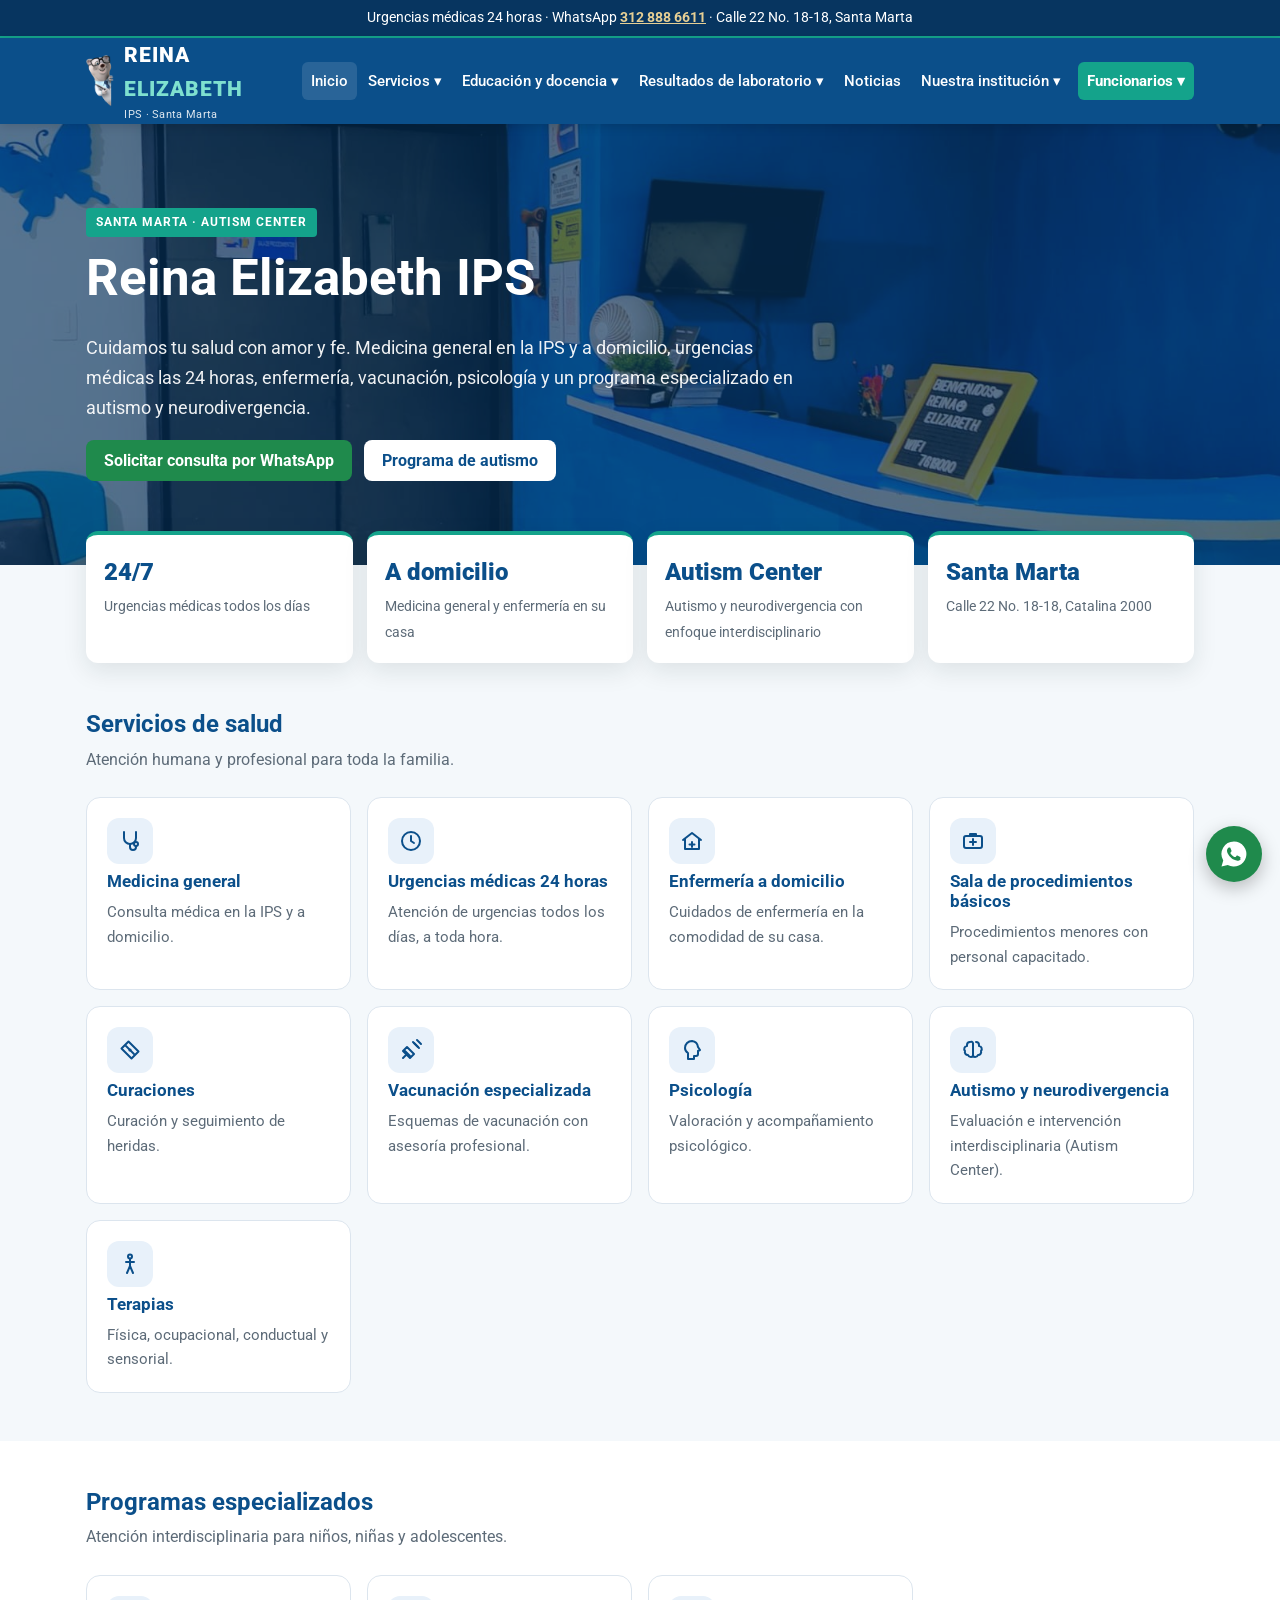
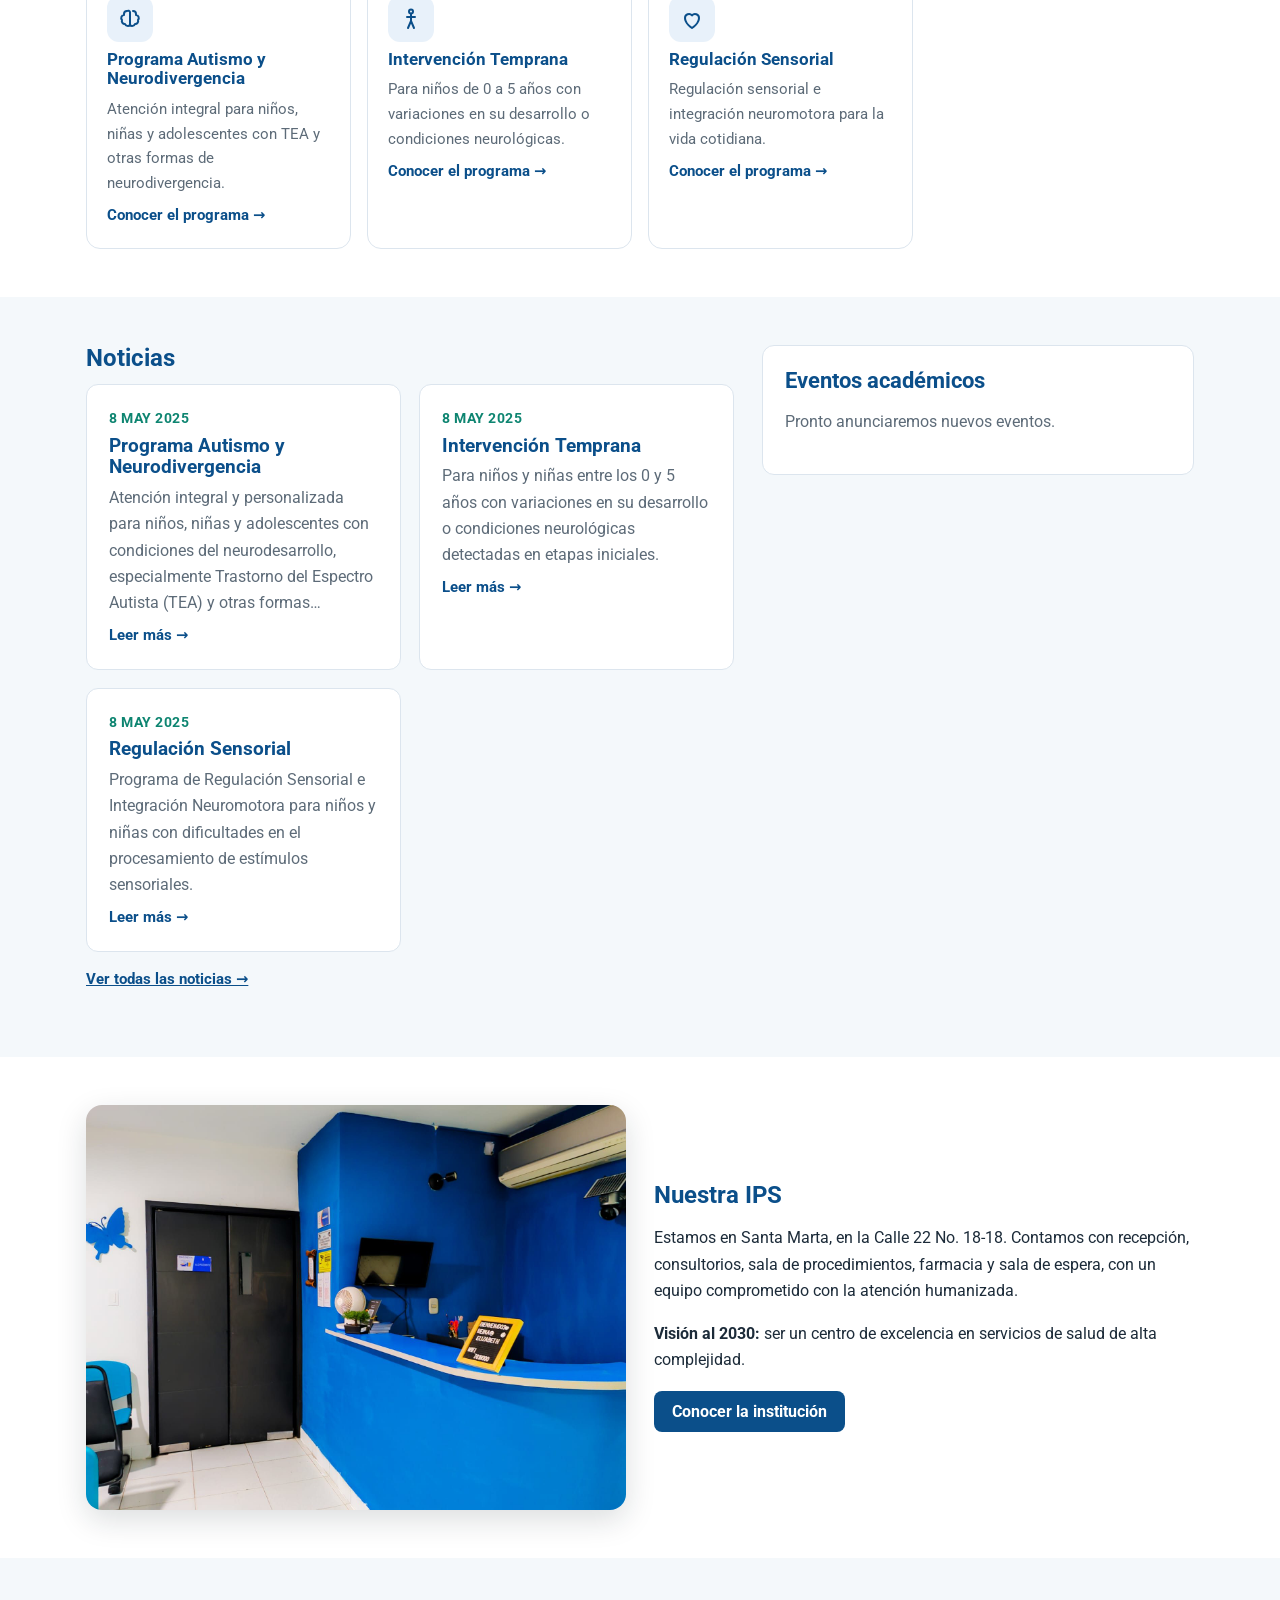
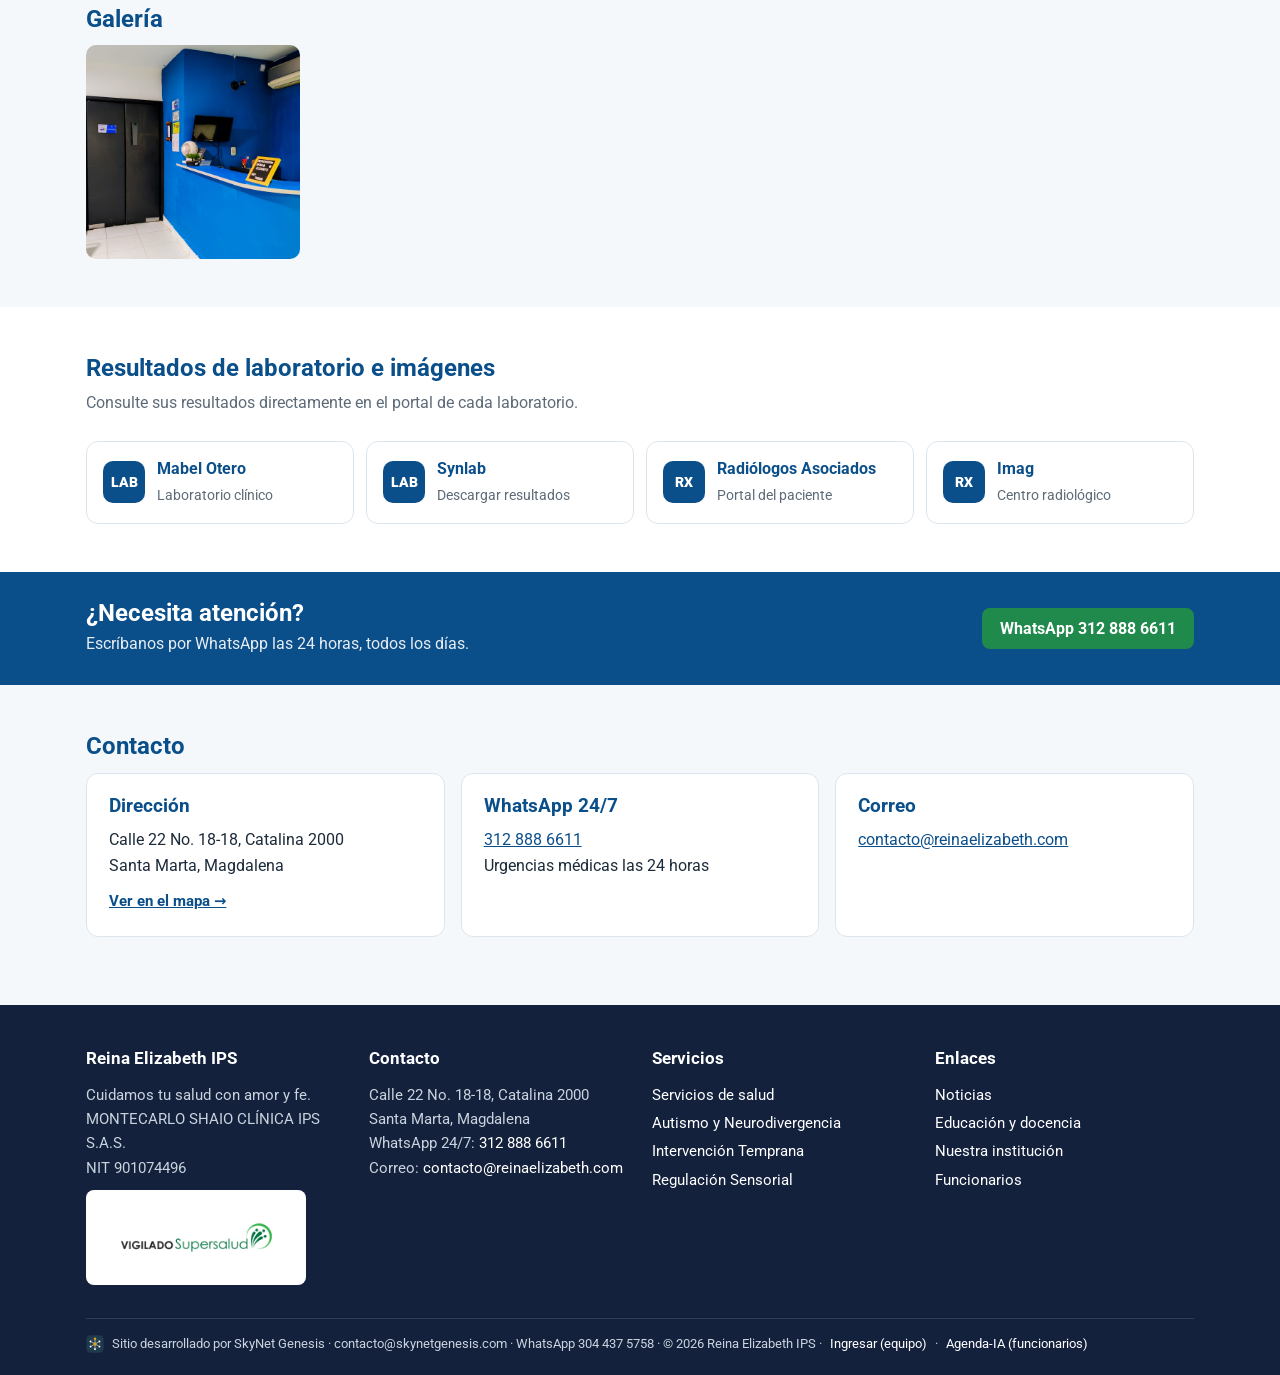
==== index.html @ 0d3f818a "Construir la pagina" ====
<!doctype html>
<html lang="es"><head><meta charset="utf-8"><meta name="viewport" content="width=device-width, initial-scale=1">
<title>Reina Elizabeth IPS · Cuidamos tu salud con amor y fe</title><meta name="description" content="IPS en Santa Marta: urgencias médicas 24 horas, medicina general en la IPS y a domicilio, enfermería, vacunación, psicología, terapias y programa de autismo y neurodivergencia.">
<link rel="icon" href="/img/logo.png">
<meta property="og:title" content="Reina Elizabeth IPS · Cuidamos tu salud con amor y fe"><meta property="og:description" content="IPS en Santa Marta: urgencias médicas 24 horas, medicina general en la IPS y a domicilio, enfermería, vacunación, psicología, terapias y programa de autismo y neurodivergencia."><meta property="og:image" content="https://www.reinaelizabeth.com/img/recepcion.jpg">
<link rel="preconnect" href="https://fonts.googleapis.com"><link rel="preconnect" href="https://fonts.gstatic.com" crossorigin>
<link href="https://fonts.googleapis.com/css2?family=Roboto:wght@400;500;700;900&display=swap" rel="stylesheet">
<link rel="stylesheet" href="/estilos.css"></head><body>
<div class="aviso-top">Urgencias médicas 24 horas · WhatsApp <a href="https://wa.me/573128886611">312 888 6611</a> · Calle 22 No. 18-18, Santa Marta</div>
<header class="top"><div class="wrap">
<a class="marca" href="/"><img src="/img/logo.png" alt="Reina Elizabeth IPS"><div>REINA <span>ELIZABETH</span><small>IPS · Santa Marta</small></div></a>
<button class="hamb" aria-label="Abrir menú" onclick="document.getElementById('menu').classList.toggle('abierto')">☰</button>
<nav class="menu" id="menu">
<a class="activo" href="/">Inicio</a>
<div class="dd"><button>Servicios ▾</button><div class="sub"><a href="/#servicios">Servicios de salud</a><a href="/programa-autismo-y-neurodivergencia/">Programa Autismo y Neurodivergencia</a><a href="/intervencion-temprana/">Intervención Temprana</a><a href="/regulacion-sensorial/">Regulación Sensorial</a><a href="https://wa.me/573128886611?text=Hola%2C%20quiero%20solicitar%20una%20consulta" target="_blank" rel="noopener">Solicitar consulta</a></div></div>
<div class="dd"><button>Educación y docencia ▾</button><div class="sub"><a href="/educacion/#eventos">Eventos académicos</a><a href="https://reinaelizabeth.com/test-deficit-atencional.html" target="_blank" rel="noopener">Test Atencional Básico</a><a href="https://reinaelizabeth.com/mapasueno/mapasueno" target="_blank" rel="noopener">Mapa de Sueño</a><a href="https://reinaelizabeth.com/atencionyvigiliatest/atencionyvigiliatest" target="_blank" rel="noopener">Test Atención y Vigilia</a><a href="https://reinaelizabeth.com/memoria/memoria" target="_blank" rel="noopener">Test de Memoria</a></div></div>
<div class="dd"><button>Resultados de laboratorio ▾</button><div class="sub"><a href="https://labmabelotero.com/" target="_blank" rel="noopener">Mabel Otero</a><a href="https://synlab.es/descargar-resultados" target="_blank" rel="noopener">Synlab</a><a href="https://portalpaciente.rras-radioimagenes.com/Identity/Account/Login" target="_blank" rel="noopener">Radiólogos Asociados</a><a href="https://resultados.imagcentroradiologico.com:8443/PortalDicom/login" target="_blank" rel="noopener">Imag</a></div></div>
<a href="/noticias/">Noticias</a>
<div class="dd"><button>Nuestra institución ▾</button><div class="sub"><a href="/institucion/">Quiénes somos</a><a href="/institucion/#sgsst">SG-SST</a><a href="/institucion/#trabaja">Trabaja con nosotros</a><a href="https://reinaelizabeth.com/osticketsoportealcliente/scp/login.php" target="_blank" rel="noopener">Soporte y asistencia (OsTicket)</a><a href="/#contacto">Contacto</a></div></div>
<div class="dd der"><button class="cta">Funcionarios ▾</button><div class="sub"><a href="https://agenda-ia.skynetgenesis.com/" target="_blank" rel="noopener"><b>Agenda-IA</b><small>Agenda de trabajo y tareas</small></a><a href="https://reina.biofile.com.co/IniciarSesion.aspx?ReturnUrl=%2f" target="_blank" rel="noopener">Biofile</a><a href="https://carteraintegracion.reinaelizabeth.com/" target="_blank" rel="noopener">Control Integración</a><a href="https://reinaelizabeth.com/cotizacion/cotizacion-reina-elizabeth.html" target="_blank" rel="noopener">Cotizaciones RE</a><a href="https://reinaelizabeth.com/certificado-medico.html" target="_blank" rel="noopener">Certificado Médico Escolar</a><a href="https://reinaelizabeth.com/formatosmedicos/" target="_blank" rel="noopener">Formatos Médicos</a><a href="https://reinaelizabeth.com/conductas/evaluacion-infantil-cie11.html" target="_blank" rel="noopener">Evaluación Neuropsicología</a><a href="https://reinaelizabeth.com/contaips/" target="_blank" rel="noopener">ContaIPS</a><a href="https://reinaelizabeth.com/payroll-pro/payroll-pro-simple.html" target="_blank" rel="noopener">Sistema de Pagos</a><a href="https://farmacoweb.invima.gov.co/TecnoVigilancia/faces/index.xhtml" target="_blank" rel="noopener">Tecnovigilancia</a><a href="https://reinaelizabeth.com/kessler-k10/" target="_blank" rel="noopener">Escala de Kessler 10</a><a href="https://reinaelizabeth.com/autiscan/index.html" target="_blank" rel="noopener">AutiScan Analytics</a><a href="https://reinaelizabeth.com/growth/childgrowth_html_v1.0/pacientes.html" target="_blank" rel="noopener">ChildGrowth</a><a href="https://www.sispro.gov.co/Pages/Home.aspx" target="_blank" rel="noopener">SISPRO</a><a href="https://www.sispro.gov.co/central-financiamiento/Pages/facturacion-electronica.aspx" target="_blank" rel="noopener">RIPS</a><a href="/funcionarios/">Ver todas las herramientas</a></div></div>
</nav>
</div></header>
<div class="hero foto"><img class="fondo" src="/img/recepcion.jpg" alt=""><div class="wrap">
<span class="etq">Santa Marta · Autism Center</span><h1>Reina Elizabeth IPS</h1>
<p>Cuidamos tu salud con amor y fe. Medicina general en la IPS y a domicilio, urgencias médicas las 24 horas, enfermería, vacunación, psicología y un programa especializado en autismo y neurodivergencia.</p>
<div class="btns"><a class="btn b-wa" href="https://wa.me/573128886611?text=Hola%2C%20quiero%20solicitar%20una%20consulta">Solicitar consulta por WhatsApp</a><a class="btn b-bl" href="/programa-autismo-y-neurodivergencia/">Programa de autismo</a></div></div></div>
<div class="wrap"><div class="cifras">
<div class="cifra"><b>24/7</b><span>Urgencias médicas todos los días</span></div>
<div class="cifra"><b>A domicilio</b><span>Medicina general y enfermería en su casa</span></div>
<div class="cifra"><b>Autism Center</b><span>Autismo y neurodivergencia con enfoque interdisciplinario</span></div>
<div class="cifra"><b>Santa Marta</b><span>Calle 22 No. 18-18, Catalina 2000</span></div>
</div></div>
<section id="servicios"><div class="wrap"><h2>Servicios de salud</h2><p class="sub-t">Atención humana y profesional para toda la familia.</p><div class="servicios"><div class="servicio"><span class="ico"><svg viewBox="0 0 24 24" width="24" height="24" fill="none" stroke="currentColor" stroke-width="2" stroke-linecap="round" stroke-linejoin="round" aria-hidden="true"><path d="M6 3v6a6 6 0 0 0 12 0V3"/><path d="M12 15v3a3 3 0 0 0 6 0v-1"/><circle cx="18" cy="15" r="2"/></svg></span><h3>Medicina general</h3><p>Consulta médica en la IPS y a domicilio.</p></div><div class="servicio"><span class="ico"><svg viewBox="0 0 24 24" width="24" height="24" fill="none" stroke="currentColor" stroke-width="2" stroke-linecap="round" stroke-linejoin="round" aria-hidden="true"><circle cx="12" cy="12" r="9"/><path d="M12 7v5l3 2"/></svg></span><h3>Urgencias médicas 24 horas</h3><p>Atención de urgencias todos los días, a toda hora.</p></div><div class="servicio"><span class="ico"><svg viewBox="0 0 24 24" width="24" height="24" fill="none" stroke="currentColor" stroke-width="2" stroke-linecap="round" stroke-linejoin="round" aria-hidden="true"><path d="M3 11l9-7 9 7"/><path d="M5 10v10h14V10"/><path d="M12 13v5M9.5 15.5h5"/></svg></span><h3>Enfermería a domicilio</h3><p>Cuidados de enfermería en la comodidad de su casa.</p></div><div class="servicio"><span class="ico"><svg viewBox="0 0 24 24" width="24" height="24" fill="none" stroke="currentColor" stroke-width="2" stroke-linecap="round" stroke-linejoin="round" aria-hidden="true"><rect x="3" y="7" width="18" height="12" rx="2"/><path d="M9 7V5h6v2M12 10v6M9 13h6"/></svg></span><h3>Sala de procedimientos básicos</h3><p>Procedimientos menores con personal capacitado.</p></div><div class="servicio"><span class="ico"><svg viewBox="0 0 24 24" width="24" height="24" fill="none" stroke="currentColor" stroke-width="2" stroke-linecap="round" stroke-linejoin="round" aria-hidden="true"><path d="M10.5 3.5l10 10-7 7-10-10z"/><path d="M8 8l8 8"/><circle cx="12" cy="12" r=".6"/></svg></span><h3>Curaciones</h3><p>Curación y seguimiento de heridas.</p></div><div class="servicio"><span class="ico"><svg viewBox="0 0 24 24" width="24" height="24" fill="none" stroke="currentColor" stroke-width="2" stroke-linecap="round" stroke-linejoin="round" aria-hidden="true"><path d="M18 2l4 4M15 5l4 4M6 13l5 5M4 20l3-3M8 9l7 7-4 4-7-7z"/><path d="M14 4l6 6"/></svg></span><h3>Vacunación especializada</h3><p>Esquemas de vacunación con asesoría profesional.</p></div><div class="servicio"><span class="ico"><svg viewBox="0 0 24 24" width="24" height="24" fill="none" stroke="currentColor" stroke-width="2" stroke-linecap="round" stroke-linejoin="round" aria-hidden="true"><path d="M12 3a7 7 0 0 0-7 7c0 2.5 1.3 4 3 5v6h6v-3h2a2 2 0 0 0 2-2v-3l2-1-2-3a7 7 0 0 0-6-6z"/></svg></span><h3>Psicología</h3><p>Valoración y acompañamiento psicológico.</p></div><div class="servicio"><span class="ico"><svg viewBox="0 0 24 24" width="24" height="24" fill="none" stroke="currentColor" stroke-width="2" stroke-linecap="round" stroke-linejoin="round" aria-hidden="true"><path d="M9 4a3 3 0 0 0-3 3v1a3 3 0 0 0-2 5 3 3 0 0 0 3 4 3 3 0 0 0 5 1V5a2 2 0 0 0-3-1zM15 4a3 3 0 0 1 3 3v1a3 3 0 0 1 2 5 3 3 0 0 1-3 4 3 3 0 0 1-5 1"/></svg></span><h3>Autismo y neurodivergencia</h3><p>Evaluación e intervención interdisciplinaria (Autism Center).</p></div><div class="servicio"><span class="ico"><svg viewBox="0 0 24 24" width="24" height="24" fill="none" stroke="currentColor" stroke-width="2" stroke-linecap="round" stroke-linejoin="round" aria-hidden="true"><circle cx="12" cy="4.5" r="2"/><path d="M12 7v7M8 10h8M9 21l3-7 3 7"/></svg></span><h3>Terapias</h3><p>Física, ocupacional, conductual y sensorial.</p></div></div></div></section>
<section class="alt"><div class="wrap"><h2>Programas especializados</h2><p class="sub-t">Atención interdisciplinaria para niños, niñas y adolescentes.</p><div class="servicios"><a class="servicio" href="/programa-autismo-y-neurodivergencia/" style="text-decoration:none;color:inherit"><span class="ico"><svg viewBox="0 0 24 24" width="24" height="24" fill="none" stroke="currentColor" stroke-width="2" stroke-linecap="round" stroke-linejoin="round" aria-hidden="true"><path d="M9 4a3 3 0 0 0-3 3v1a3 3 0 0 0-2 5 3 3 0 0 0 3 4 3 3 0 0 0 5 1V5a2 2 0 0 0-3-1zM15 4a3 3 0 0 1 3 3v1a3 3 0 0 1 2 5 3 3 0 0 1-3 4 3 3 0 0 1-5 1"/></svg></span><h3>Programa Autismo y Neurodivergencia</h3><p>Atención integral para niños, niñas y adolescentes con TEA y otras formas de neurodivergencia.</p><span class="mas">Conocer el programa →</span></a><a class="servicio" href="/intervencion-temprana/" style="text-decoration:none;color:inherit"><span class="ico"><svg viewBox="0 0 24 24" width="24" height="24" fill="none" stroke="currentColor" stroke-width="2" stroke-linecap="round" stroke-linejoin="round" aria-hidden="true"><circle cx="12" cy="4.5" r="2"/><path d="M12 7v7M8 10h8M9 21l3-7 3 7"/></svg></span><h3>Intervención Temprana</h3><p>Para niños de 0 a 5 años con variaciones en su desarrollo o condiciones neurológicas.</p><span class="mas">Conocer el programa →</span></a><a class="servicio" href="/regulacion-sensorial/" style="text-decoration:none;color:inherit"><span class="ico"><svg viewBox="0 0 24 24" width="24" height="24" fill="none" stroke="currentColor" stroke-width="2" stroke-linecap="round" stroke-linejoin="round" aria-hidden="true"><path d="M12 21s-7-4.5-7-10a4 4 0 0 1 7-2.6A4 4 0 0 1 19 11c0 5.5-7 10-7 10z"/></svg></span><h3>Regulación Sensorial</h3><p>Regulación sensorial e integración neuromotora para la vida cotidiana.</p><span class="mas">Conocer el programa →</span></a></div></div></section>
<section><div class="wrap"><div class="dos"><div><h2>Noticias</h2><div class="grid" data-bloque="noticias-inicio"></div>
<p style="margin-top:14px"><a class="mas" href="/noticias/">Ver todas las noticias →</a></p></div>
<aside><div class="box"><h2 style="font-size:1.4rem">Eventos académicos</h2><div data-bloque="eventos"><p style="color:var(--suave)">Pronto anunciaremos nuevos eventos.</p></div></div></aside></div></div></section>
<section class="alt"><div class="wrap"><div class="foto-texto"><img src="/img/recepcion.jpg" alt="Recepción de Reina Elizabeth IPS" loading="lazy">
<div><h2>Nuestra IPS</h2><p>Estamos en Santa Marta, en la Calle 22 No. 18-18. Contamos con recepción, consultorios, sala de procedimientos, farmacia y sala de espera, con un equipo comprometido con la atención humanizada.</p>
<p><b>Visión al 2030:</b> ser un centro de excelencia en servicios de salud de alta complejidad.</p>
<div class="btns"><a class="btn b-az" href="/institucion/">Conocer la institución</a></div></div></div></div></section>
<section><div class="wrap"><h2>Galería</h2><div class="galeria" data-bloque="galeria"></div></div></section>
<section class="alt" id="resultados"><div class="wrap"><h2>Resultados de laboratorio e imágenes</h2><p class="sub-t">Consulte sus resultados directamente en el portal de cada laboratorio.</p><div class="accesos">
<a class="acceso" href="https://labmabelotero.com/" target="_blank" rel="noopener"><span class="ico">LAB</span><span><b>Mabel Otero</b><small>Laboratorio clínico</small></span></a>
<a class="acceso" href="https://synlab.es/descargar-resultados" target="_blank" rel="noopener"><span class="ico">LAB</span><span><b>Synlab</b><small>Descargar resultados</small></span></a>
<a class="acceso" href="https://portalpaciente.rras-radioimagenes.com/Identity/Account/Login" target="_blank" rel="noopener"><span class="ico">RX</span><span><b>Radiólogos Asociados</b><small>Portal del paciente</small></span></a>
<a class="acceso" href="https://resultados.imagcentroradiologico.com:8443/PortalDicom/login" target="_blank" rel="noopener"><span class="ico">RX</span><span><b>Imag</b><small>Centro radiológico</small></span></a>
</div></div></section>
<div class="franja"><div class="wrap"><div><h2>¿Necesita atención?</h2><p>Escríbanos por WhatsApp las 24 horas, todos los días.</p></div><a class="btn b-wa" href="https://wa.me/573128886611?text=Hola%2C%20quiero%20solicitar%20una%20consulta">WhatsApp 312 888 6611</a></div></div>
<section id="contacto"><div class="wrap"><h2>Contacto</h2><div class="contacto-grid">
<div class="box"><h3>Dirección</h3><p style="margin:0">Calle 22 No. 18-18, Catalina 2000<br>Santa Marta, Magdalena</p><p style="margin:8px 0 0"><a class="mas" href="https://www.google.com/maps/search/?api=1&query=Calle+22+18-18+Santa+Marta" target="_blank" rel="noopener">Ver en el mapa →</a></p></div>
<div class="box"><h3>WhatsApp 24/7</h3><p style="margin:0"><a href="https://wa.me/573128886611">312 888 6611</a><br>Urgencias médicas las 24 horas</p></div>
<div class="box"><h3>Correo</h3><p style="margin:0"><a href="mailto:contacto@reinaelizabeth.com">contacto@reinaelizabeth.com</a></p></div>
</div></div></section>
<footer><div class="wrap"><div class="cols"><div><h4>Reina Elizabeth IPS</h4>Cuidamos tu salud con amor y fe.<br>MONTECARLO SHAIO CLÍNICA IPS S.A.S.<br>NIT 901074496<br><img class="logo-vig" src="/img/vigilado-supersalud.png" alt="Vigilado Supersalud" loading="lazy" style="margin-top:10px"></div><div><h4>Contacto</h4>Calle 22 No. 18-18, Catalina 2000<br>Santa Marta, Magdalena<br>WhatsApp 24/7: <a href="https://wa.me/573128886611">312 888 6611</a><br>Correo: <a href="mailto:contacto@reinaelizabeth.com">contacto@reinaelizabeth.com</a></div><div><h4>Servicios</h4><ul><li><a href="/#servicios">Servicios de salud</a></li><li><a href="/programa-autismo-y-neurodivergencia/">Autismo y Neurodivergencia</a></li><li><a href="/intervencion-temprana/">Intervención Temprana</a></li><li><a href="/regulacion-sensorial/">Regulación Sensorial</a></li></ul></div><div><h4>Enlaces</h4><ul><li><a href="/noticias/">Noticias</a></li><li><a href="/educacion/">Educación y docencia</a></li><li><a href="/institucion/">Nuestra institución</a></li><li><a href="/funcionarios/">Funcionarios</a></li></ul></div></div>
<div class="cred"><svg viewBox="0 0 200 200" aria-hidden="true"><rect x="4" y="4" width="192" height="192" rx="46" fill="#1E3A4C"/><g stroke="#FFFFFF" stroke-linecap="round"><polygon points="100,42 150.2,71 150.2,129 100,158 49.8,129 49.8,71" fill="none" stroke-opacity=".35" stroke-width="4"/><path d="M100 100L100 42M100 100L150.2 71M100 100L150.2 129M100 100L100 158M100 100L49.8 129M100 100L49.8 71" stroke-width="6"/></g><g fill="#FFFFFF"><circle cx="150.2" cy="71" r="10"/><circle cx="150.2" cy="129" r="10"/><circle cx="100" cy="158" r="10"/><circle cx="49.8" cy="129" r="10"/><circle cx="49.8" cy="71" r="10"/></g><circle cx="100" cy="42" r="13" fill="#E0A21A"/><circle cx="100" cy="100" r="20" fill="#E0A21A"/></svg> Sitio desarrollado por SkyNet Genesis · contacto@skynetgenesis.com · WhatsApp 304 437 5758 · © 2026 Reina Elizabeth IPS · <a class="ingresar" href="/admin/" rel="nofollow">Ingresar (equipo)</a> · <a class="ingresar" href="https://agenda-ia.skynetgenesis.com/" target="_blank" rel="nofollow noopener">Agenda-IA (funcionarios)</a></div>
</div></footer>
<script src="/docs.js" defer></script>
<a class="wa-flot" href="https://wa.me/573128886611" aria-label="Escribir por WhatsApp"><svg viewBox="0 0 24 24" aria-hidden="true"><path d="M12 2a10 10 0 0 0-8.6 15.1L2 22l5-1.3A10 10 0 1 0 12 2zm5.3 14.1c-.2.6-1.3 1.2-1.8 1.2-.5.1-1 .1-3.3-.8-2.8-1.1-4.6-4-4.7-4.2-.1-.2-1.1-1.5-1.1-2.9s.7-2 1-2.3c.2-.3.5-.3.7-.3h.5c.2 0 .4 0 .6.5l.8 2c.1.2.1.3 0 .5l-.4.5-.3.4c-.1.1-.3.3-.1.6.1.3.6 1.1 1.4 1.8 1 .9 1.8 1.1 2.1 1.3.3.1.4.1.6-.1l.8-1c.2-.3.4-.2.6-.1l1.9.9c.3.1.4.2.5.3.1.2.1.7-.1 1.3z"/></svg></a>
</body></html>
---- estilos.css ----
:root{--azul:#0B4F8A;--azul-osc:#073560;--celeste:#14A38B;--naranja:#14A38B;--cta-txt:#fff;--oro-osc:#0E8571;--oro-suave:#E3F6F2;--verde:#1F8A4C;--fondo:#F4F8FB;--fondo2:#E8F1FA;--sup:#fff;--texto:#1C2B39;--suave:#5D6B78;--borde:#DCE5EE}
*{box-sizing:border-box}html{scroll-behavior:smooth}
body{margin:0;background:var(--fondo);color:var(--texto);font:16px/1.65 "Roboto",system-ui,sans-serif}
a{color:var(--azul)}img{max-width:100%;height:auto}
h1,h2,h3{line-height:1.15;margin:0 0 .5em;color:var(--azul)}
.wrap{max-width:1140px;margin:0 auto;padding:0 16px}
.aviso-top{background:var(--azul-osc);color:#fff;border-bottom:2px solid var(--naranja);font-size:.9rem;text-align:center;padding:6px 16px}
.aviso-top a{color:#E6CF94;font-weight:700}
header.top{background:var(--azul);position:sticky;top:0;z-index:50;box-shadow:0 2px 10px rgba(0,0,0,.15)}
header.top .wrap{display:flex;align-items:center;justify-content:space-between;gap:12px;min-height:64px}
.marca{display:flex;align-items:center;gap:10px;color:#fff;text-decoration:none;font-weight:900;font-size:1.3rem;letter-spacing:1px}
.marca img{width:46px;height:46px}.marca span{color:var(--celeste)}
.marca small{display:block;white-space:nowrap;font-weight:400;font-size:.68rem;letter-spacing:.3px;opacity:.85}
nav.menu{display:flex;gap:2px;align-items:center;flex-wrap:nowrap;white-space:nowrap}
nav.menu>a,nav.menu .dd>button{color:#fff;text-decoration:none;font:500 .92rem "Roboto",sans-serif;padding:10px 9px;border-radius:6px;background:none;border:0;cursor:pointer}
nav.menu>a:hover,nav.menu .dd>button:hover,nav.menu a.activo{background:rgba(255,255,255,.12)}
nav.menu a.cta{background:var(--naranja);color:var(--azul-osc)!important;font-weight:700;margin-left:6px}
.dd{position:relative}
.dd .sub{display:none;position:absolute;top:100%;left:0;background:#fff;min-width:250px;border-radius:8px;box-shadow:0 10px 30px rgba(0,0,0,.18);padding:8px;z-index:60}
.dd:hover .sub,.dd:focus-within .sub{display:block}
.dd .sub a{display:block;color:var(--texto);text-decoration:none;padding:8px 10px;border-radius:6px;font-size:.92rem}
.dd .sub a:hover{background:var(--fondo);color:var(--azul)}
.hamb{display:none;background:none;border:0;color:#fff;font-size:1.7rem;cursor:pointer}
@media(max-width:1180px){.hamb{display:block}nav.menu{display:none;position:absolute;top:64px;left:0;right:0;background:var(--azul);flex-direction:column;align-items:stretch;padding:8px 16px 16px}
nav.menu.abierto{display:flex}.dd .sub{position:static;box-shadow:none;background:rgba(255,255,255,.08);display:block}.dd .sub a{color:#fff}nav.menu a.cta{margin:6px 0 0}}
.hero{background:linear-gradient(135deg,var(--azul-osc),var(--azul) 55%,var(--celeste) 135%);color:#fff;padding:60px 0}
.hero h1{color:#fff;font-size:clamp(2rem,4.6vw,3.2rem)}
.hero p{max-width:720px;font-size:1.12rem;opacity:.93}
.etq{display:inline-block;background:var(--naranja);color:var(--azul-osc);font-weight:700;font-size:.78rem;text-transform:uppercase;letter-spacing:1px;padding:4px 10px;border-radius:4px;margin-bottom:12px}
.btns{display:flex;gap:12px;flex-wrap:wrap;margin-top:18px}
.btn{display:inline-flex;align-items:center;gap:8px;border:0;border-radius:8px;padding:11px 18px;font:700 .98rem "Roboto",sans-serif;cursor:pointer;text-decoration:none}
.b-nar{background:var(--naranja);color:var(--azul-osc)}.b-wa{background:var(--verde);color:#fff}.b-az{background:var(--azul);color:#fff}
.b-bl{background:#fff;color:var(--azul)}.b-lin{background:transparent;color:#fff;border:2px solid rgba(255,255,255,.6)}
.btn:hover{filter:brightness(1.08)}
section{padding:48px 0}.alt{background:#fff}
.sub-t{color:var(--suave);max-width:780px;margin:-4px 0 24px}
.grid{display:grid;gap:18px;grid-template-columns:repeat(auto-fill,minmax(250px,1fr))}
.card{background:#fff;border:1px solid var(--borde);border-radius:12px;overflow:hidden;display:flex;flex-direction:column;transition:box-shadow .2s,transform .2s;text-decoration:none;color:inherit}
.card:hover{box-shadow:0 8px 22px rgba(21,35,43,.12);transform:translateY(-2px)}
.card img{width:100%;aspect-ratio:1/1;object-fit:cover;object-position:center 30%;background:#e9eef4}
.card .cb{padding:16px;display:flex;flex-direction:column;gap:6px;flex:1}
.card h3{font-size:1.1rem;margin:0}.card p{margin:0;color:var(--suave);font-size:.93rem;flex:1}
.pill{align-self:flex-start;background:var(--celeste);color:#fff;font-size:.72rem;font-weight:700;padding:2px 8px;border-radius:4px;letter-spacing:.5px;text-transform:uppercase}
.pill.n{background:var(--naranja);color:var(--azul-osc)}
.mas{font-weight:700;color:var(--azul);font-size:.92rem}
.box{background:#fff;border:1px solid var(--borde);border-radius:12px;padding:22px;margin-bottom:18px}
.box h3{margin-top:0}
.nota{border-left:5px solid var(--naranja);background:var(--oro-suave);padding:14px 18px;border-radius:8px;margin:16px 0}
.info{border-left:5px solid var(--celeste);background:#EAF6FC;padding:14px 18px;border-radius:8px;margin:16px 0}
.docs{list-style:none;padding:0;margin:0;display:grid;gap:10px}
.docs a{display:flex;gap:12px;align-items:center;background:#fff;border:1px solid var(--borde);border-radius:10px;padding:12px 14px;text-decoration:none;color:var(--texto)}
.docs a:hover{border-color:var(--celeste)}
.docs .ic{flex:none;width:38px;height:38px;border-radius:8px;background:#FDECEC;color:#C62828;display:grid;place-items:center;font-weight:900;font-size:.72rem}
.docs .ic.l{background:#EAF6FC;color:var(--azul)}
table.t{width:100%;border-collapse:collapse;background:#fff;border-radius:10px;overflow:hidden;margin-bottom:18px}
table.t th{background:var(--azul);color:#fff;text-align:left;padding:10px 12px}
table.t td{padding:9px 12px;border-bottom:1px solid var(--borde)}
table.t td:last-child{text-align:right;white-space:nowrap;font-weight:700}
.dos{display:grid;grid-template-columns:1.2fr .8fr;gap:28px;align-items:start}
@media(max-width:820px){.dos{grid-template-columns:1fr}}
.sem{background:#fff;border:1px solid var(--borde);border-radius:12px;padding:16px 18px;margin-bottom:12px}
.sem h4{margin:0 0 6px;color:var(--oro-osc);text-transform:uppercase;font-size:.85rem;letter-spacing:1px}
.sem ul{margin:0;padding-left:1.1em}.sem li{margin:3px 0}
.lado{position:sticky;top:84px}
.ficha{background:var(--azul);color:#fff;border-radius:12px;padding:22px}
.ficha h3{color:#fff}.ficha dl{margin:0}.ficha dt{opacity:.75;font-size:.82rem;margin-top:10px}.ficha dd{margin:0;font-weight:700}
.testi{background:#fff;border-radius:14px;padding:26px;border:1px solid var(--borde);font-size:1.05rem;position:relative}
.testi:before{content:"“";font-size:4rem;color:var(--celeste);position:absolute;top:-10px;left:14px;line-height:1}
.testi p{margin:0 0 0 34px}.testi b{display:block;margin:10px 0 0 34px;color:var(--azul)}
.cifras{display:grid;grid-template-columns:repeat(auto-fit,minmax(170px,1fr));gap:14px;margin-top:-34px;position:relative}
.cifra{background:#fff;border-radius:12px;padding:18px;box-shadow:0 8px 24px rgba(21,35,43,.1);border-top:4px solid var(--naranja)}
.cifra b{display:block;font-size:1.5rem;color:var(--azul);font-weight:900}.cifra span{color:var(--suave);font-size:.9rem}
footer{background:#14213D;color:#C9D3DD;padding:40px 0 20px;font-size:.92rem;margin-top:20px}
footer .cols{display:grid;grid-template-columns:repeat(auto-fit,minmax(200px,1fr));gap:24px}
footer h4{color:#fff;margin:0 0 10px;font-size:1.05rem}footer a{color:#fff;text-decoration:none}footer a:hover{text-decoration:underline}
footer ul{list-style:none;margin:0;padding:0}footer li{margin:4px 0}
.cred{margin-top:26px;padding-top:14px;border-top:1px solid rgba(255,255,255,.12);display:flex;gap:8px;align-items:center;flex-wrap:wrap;font-size:.8rem}
.cred svg{width:18px;height:18px}
.wa-flot{position:fixed;right:18px;bottom:18px;width:56px;height:56px;border-radius:50%;background:var(--verde);display:grid;place-items:center;box-shadow:0 6px 18px rgba(0,0,0,.25);z-index:80}
.wa-flot svg{width:30px;height:30px;fill:#fff}
.docs[data-carpeta]:empty:before{content:"Aún no hay documentos publicados en esta sección.";color:var(--suave)}
.visor{width:100%;height:80vh;min-height:520px;border:1px solid var(--borde);border-radius:12px;background:#fff}
.post{display:flex;flex-direction:column;gap:6px}.post time{color:var(--oro-osc);font-weight:700;font-size:.85rem;text-transform:uppercase;letter-spacing:.5px}
.evento{display:flex;gap:14px;align-items:flex-start;padding:12px 0;border-bottom:1px solid var(--borde)}.evento:last-child{border:0}
.fecha{flex:none;width:62px;text-align:center;background:var(--azul);color:#fff;border-radius:10px;padding:6px 0;line-height:1.1}.fecha b{display:block;font-size:1.5rem}.fecha small{font-size:.72rem;text-transform:uppercase;letter-spacing:1px}
.galeria{display:grid;gap:10px;grid-template-columns:repeat(auto-fill,minmax(200px,1fr))}.galeria img{width:100%;aspect-ratio:1/1;object-fit:cover;object-position:center 30%;border-radius:10px}
.testi.con-foto{display:grid;grid-template-columns:120px 1fr;gap:18px;align-items:center}.testi.con-foto img{width:120px;height:120px;border-radius:50%;object-fit:cover;object-position:top;border:4px solid var(--celeste)}
.testi.con-foto p,.testi.con-foto b{margin-left:0}.testi.con-foto:before{display:none}
@media(max-width:560px){.testi.con-foto{grid-template-columns:1fr;justify-items:center;text-align:center}}
.miga{font-size:.85rem;opacity:.85;margin-bottom:10px}.miga a{color:#fff}
.post-img{width:100%;aspect-ratio:16/9;object-fit:cover;border-radius:8px;margin-bottom:6px}
.post-full{scroll-margin-top:90px}.post-full h2{margin:4px 0 8px;font-size:1.5rem}.post-full time{color:var(--oro-osc);font-weight:700;font-size:.85rem;text-transform:uppercase;letter-spacing:.5px}.post-full-img{width:100%;max-height:420px;object-fit:cover;border-radius:10px;margin-bottom:10px}
.videos{display:grid;gap:16px;grid-template-columns:repeat(auto-fill,minmax(240px,1fr));align-items:start}
.video{margin:0;background:#fff;border:1px solid var(--borde);border-radius:12px;overflow:hidden}
.video-tapa{position:relative;display:block;width:100%;aspect-ratio:16/9;border:0;padding:0;cursor:pointer;background:linear-gradient(135deg,var(--azul-osc),var(--azul))}
.video.vertical .video-tapa,.video.vertical iframe{aspect-ratio:9/16}
.video-tapa img{width:100%;height:100%;object-fit:cover;display:block}
.video-play{position:absolute;inset:0;margin:auto;width:64px;height:64px;border-radius:50%;background:rgba(3,19,88,.82);color:var(--naranja);font-size:1.5rem;display:grid;place-items:center;border:2px solid var(--naranja);transition:transform .2s}
.video-tapa:hover .video-play{transform:scale(1.08)}
.video-red{position:absolute;left:12px;top:10px;color:#fff;font-weight:700;letter-spacing:.5px}
.video iframe{width:100%;aspect-ratio:16/9;border:0;display:block}
.video figcaption{padding:10px 12px;font-weight:500;color:var(--azul)}

/* Ingresar (AcademIA) */
nav.menu .dd>button.cta{background:var(--naranja);color:var(--azul-osc);font-weight:700;margin-left:6px}
nav.menu .dd>button.cta:hover{background:var(--naranja);filter:brightness(1.08)}
.dd.der .sub{left:auto;right:0;min-width:280px}
.dd.der .sub a small{display:block;font-size:.78rem;color:var(--suave);font-weight:400}
@media(max-width:1180px){nav.menu .dd.der{order:-1;margin-bottom:6px}nav.menu .dd>button.cta{margin:0;width:100%;text-align:left}.dd.der .sub a small{color:rgba(255,255,255,.75)}}

/* ===== Complementos comunes (Reina Elizabeth IPS y Anglocolombiano) ===== */
nav.menu a.cta,nav.menu .dd>button.cta{background:var(--naranja);color:var(--cta-txt,#fff)!important;font-weight:700;margin-left:6px}
.dd.der .sub{left:auto;right:0}
.dd .sub a small{display:block;color:var(--suave);font-size:.8rem;font-weight:400}
.dd .sub a b{font-weight:700}
.hero.foto{position:relative;background:var(--azul-osc);overflow:hidden;padding:84px 0}
.hero.foto>img.fondo{position:absolute;inset:0;width:100%;height:100%;object-fit:cover;opacity:.35}
.hero.foto .wrap{position:relative}
.hero .btn.b-bl{background:#fff;color:var(--azul)}
.hero .btn.b-ac{background:var(--naranja);color:var(--cta-txt,#fff)}
.b-ac{background:var(--naranja);color:var(--cta-txt,#fff)}
.b-wa{background:#1F8A4C;color:#fff}
.servicios{display:grid;gap:16px;grid-template-columns:repeat(auto-fill,minmax(230px,1fr))}
.servicio{background:#fff;border:1px solid var(--borde);border-radius:14px;padding:20px;display:flex;flex-direction:column;gap:8px}
.servicio .ico{width:46px;height:46px;border-radius:12px;background:var(--fondo2,#E8F1FA);color:var(--azul);display:grid;place-items:center;font-size:1.4rem}
.servicio h3{margin:0;font-size:1.08rem}
.servicio p{margin:0;color:var(--suave);font-size:.93rem}
.accesos{display:grid;gap:12px;grid-template-columns:repeat(auto-fill,minmax(240px,1fr))}
.acceso{display:flex;gap:12px;align-items:center;background:#fff;border:1px solid var(--borde);border-radius:12px;padding:14px 16px;text-decoration:none;color:var(--texto);transition:border-color .2s,box-shadow .2s}
.acceso:hover{border-color:var(--celeste);box-shadow:0 6px 18px rgba(21,35,43,.08)}
.acceso .ico{flex:none;width:42px;height:42px;border-radius:10px;background:var(--azul);color:#fff;display:grid;place-items:center;font-weight:900;font-size:.85rem}
.acceso b{display:block;color:var(--azul)}
.acceso small{color:var(--suave);font-size:.85rem}
.acceso.destacado{border:2px solid var(--naranja)}
.franja{background:var(--azul);color:#fff;padding:28px 0}
.franja .wrap{display:flex;gap:16px;align-items:center;justify-content:space-between;flex-wrap:wrap}
.franja h2{color:#fff;margin:0}
.franja p{margin:4px 0 0;opacity:.9}
.foto-texto{display:grid;grid-template-columns:1fr 1fr;gap:28px;align-items:center}
.foto-texto img{width:100%;border-radius:16px;box-shadow:0 10px 30px rgba(21,35,43,.15)}
@media(max-width:820px){.foto-texto{grid-template-columns:1fr}}
.contacto-grid{display:grid;gap:16px;grid-template-columns:repeat(auto-fit,minmax(220px,1fr))}
.contacto-grid .box{margin:0}
.logo-vig{max-width:220px;background:#fff;border-radius:8px;padding:6px}
.articulo{max-width:820px}
.articulo p{font-size:1.05rem}
.migas{font-size:.9rem;color:var(--suave);margin-bottom:10px}
.migas a{color:var(--suave)}
.volver{display:inline-flex;gap:6px;align-items:center;font-weight:700;text-decoration:none;margin-top:18px}
.marca img.ancho{width:auto;height:46px;border-radius:6px}

.marca span{color:#7FE0CF}.marca img{width:auto;height:52px}.etq{color:#fff}.pill.n{color:#fff}.cifra{border-top-color:var(--celeste)}
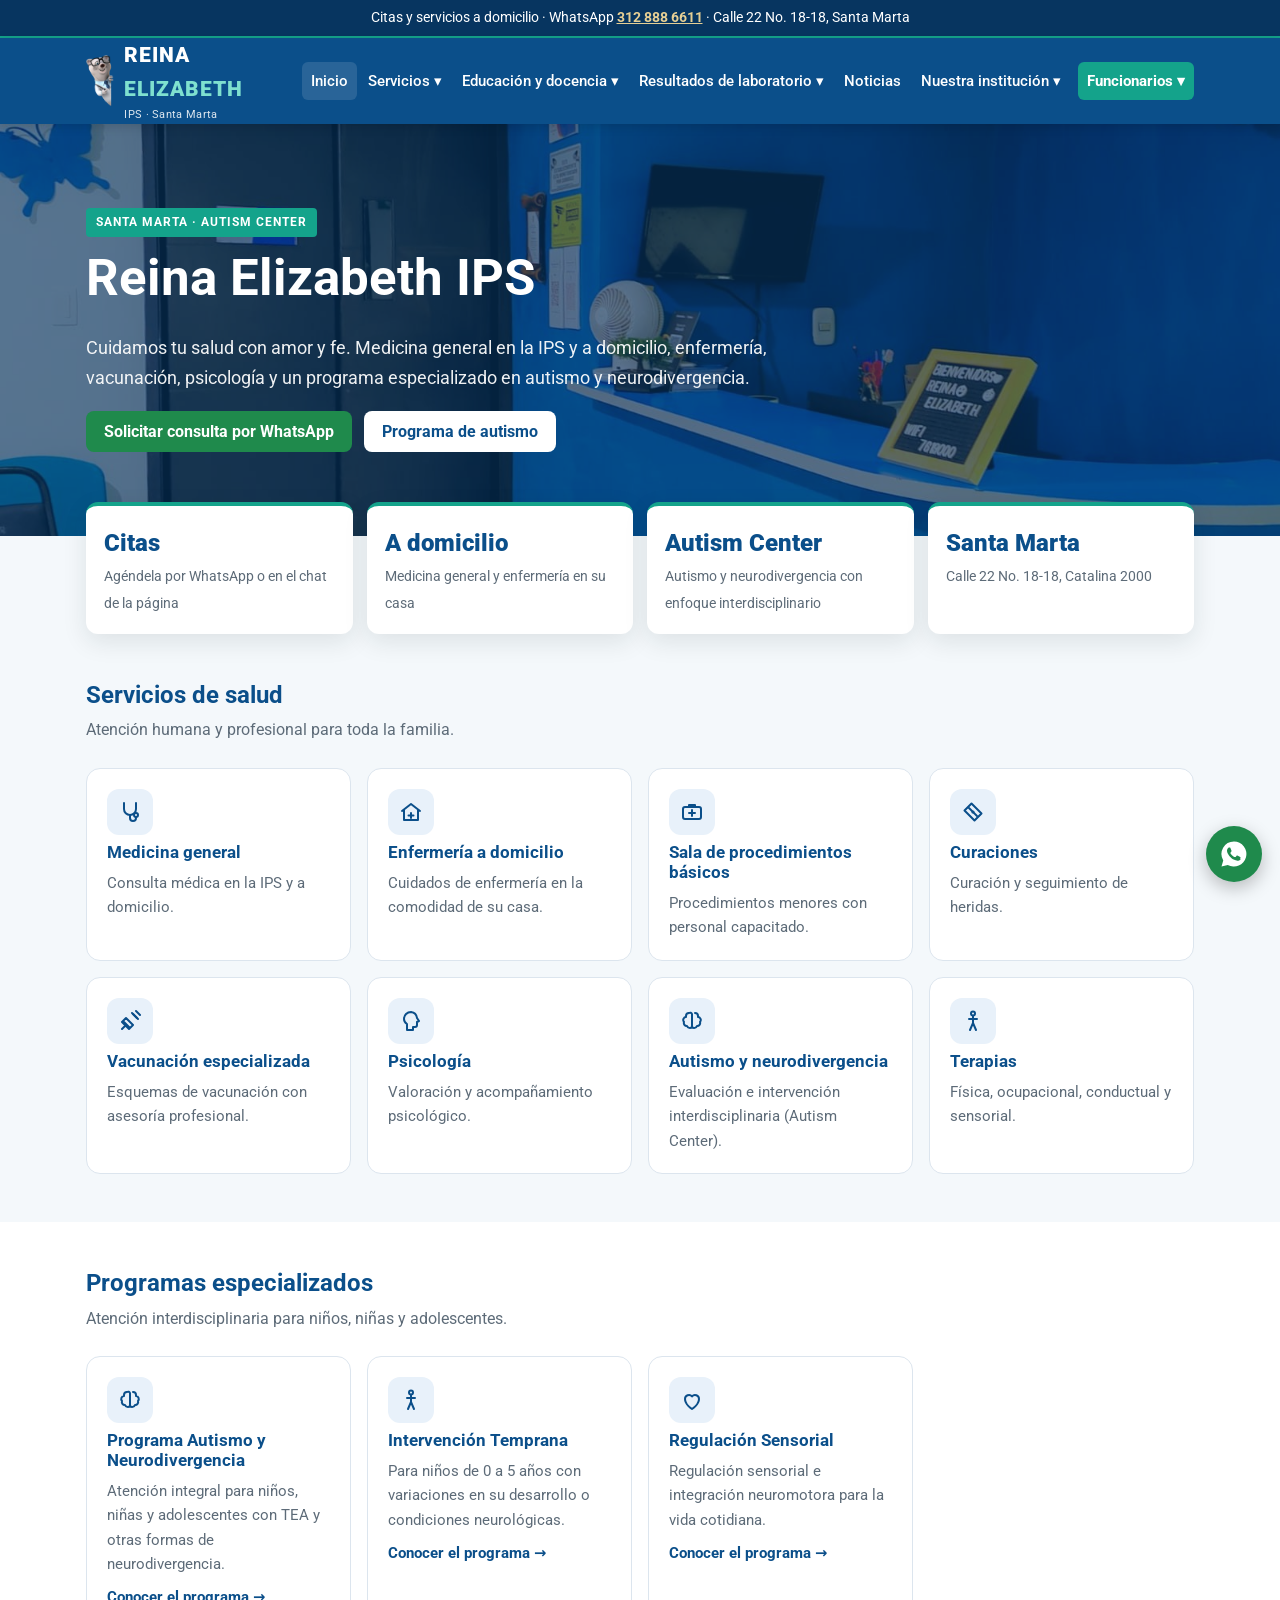
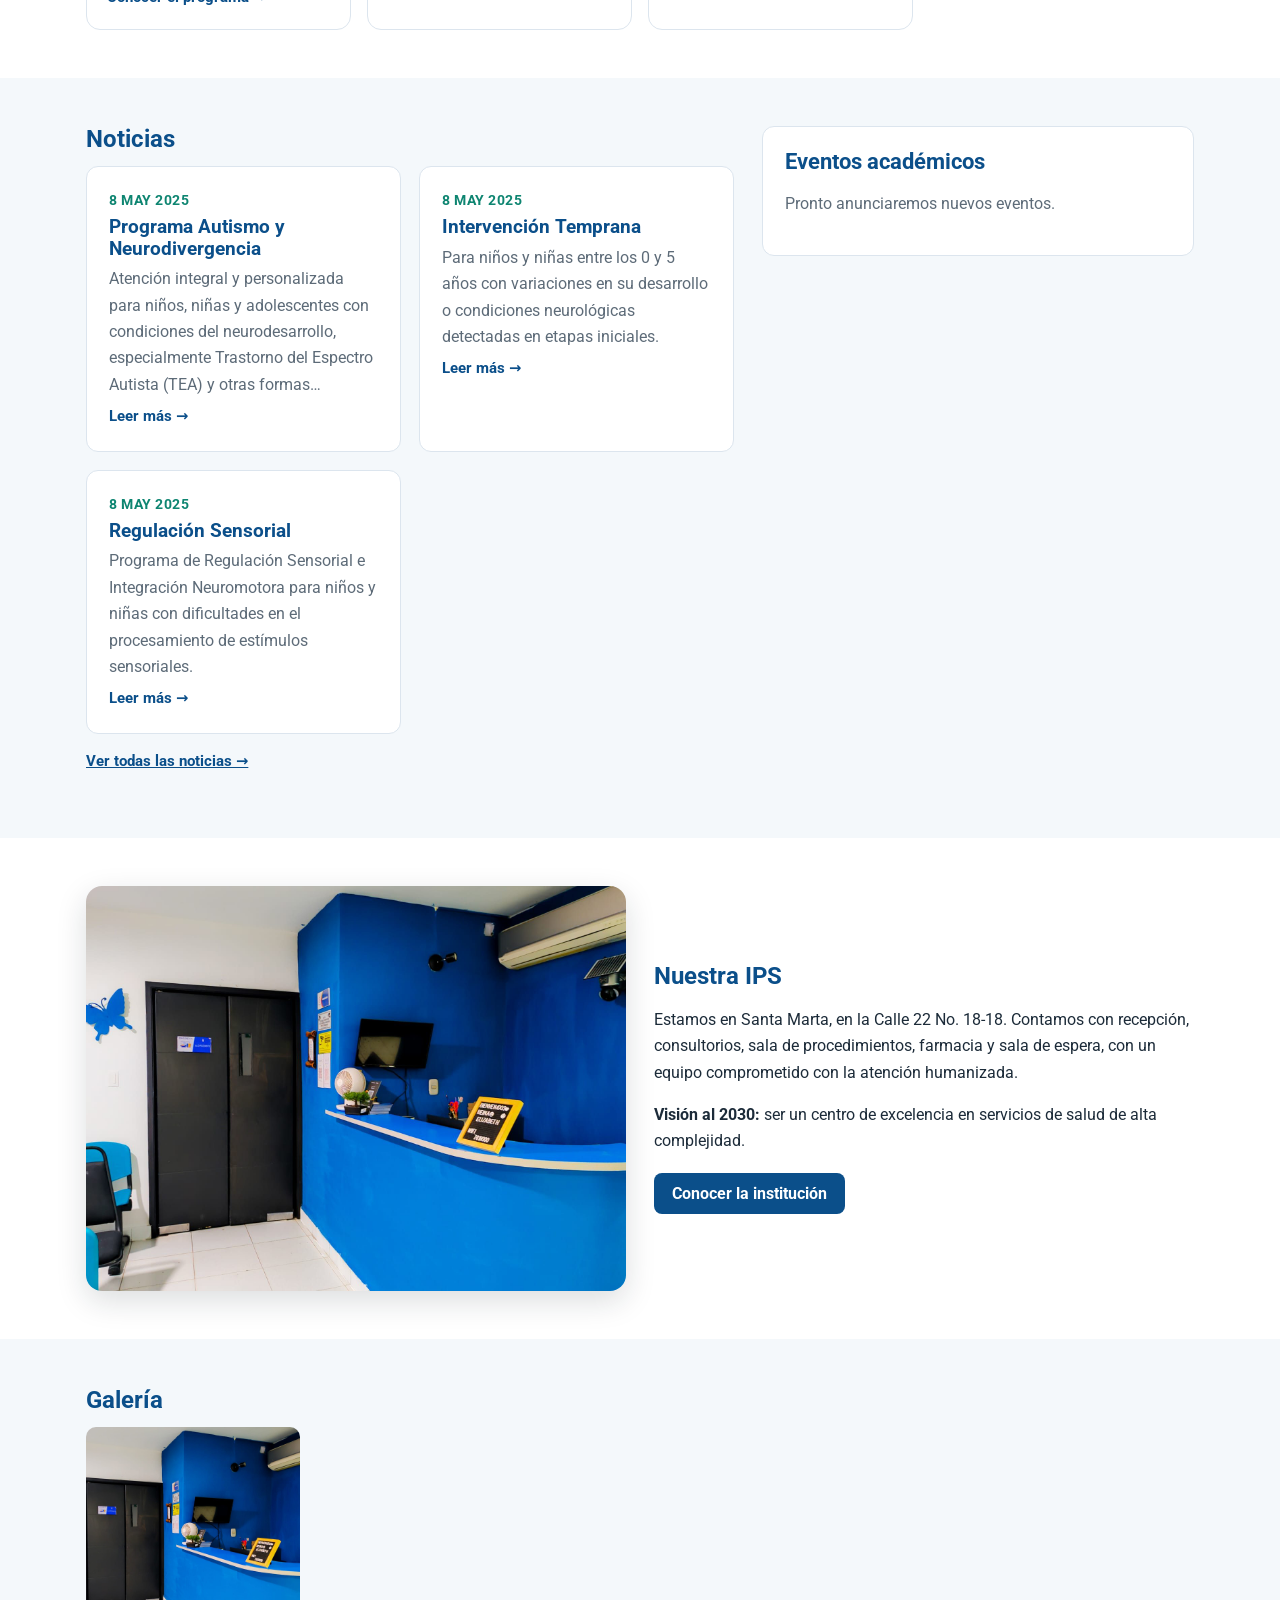
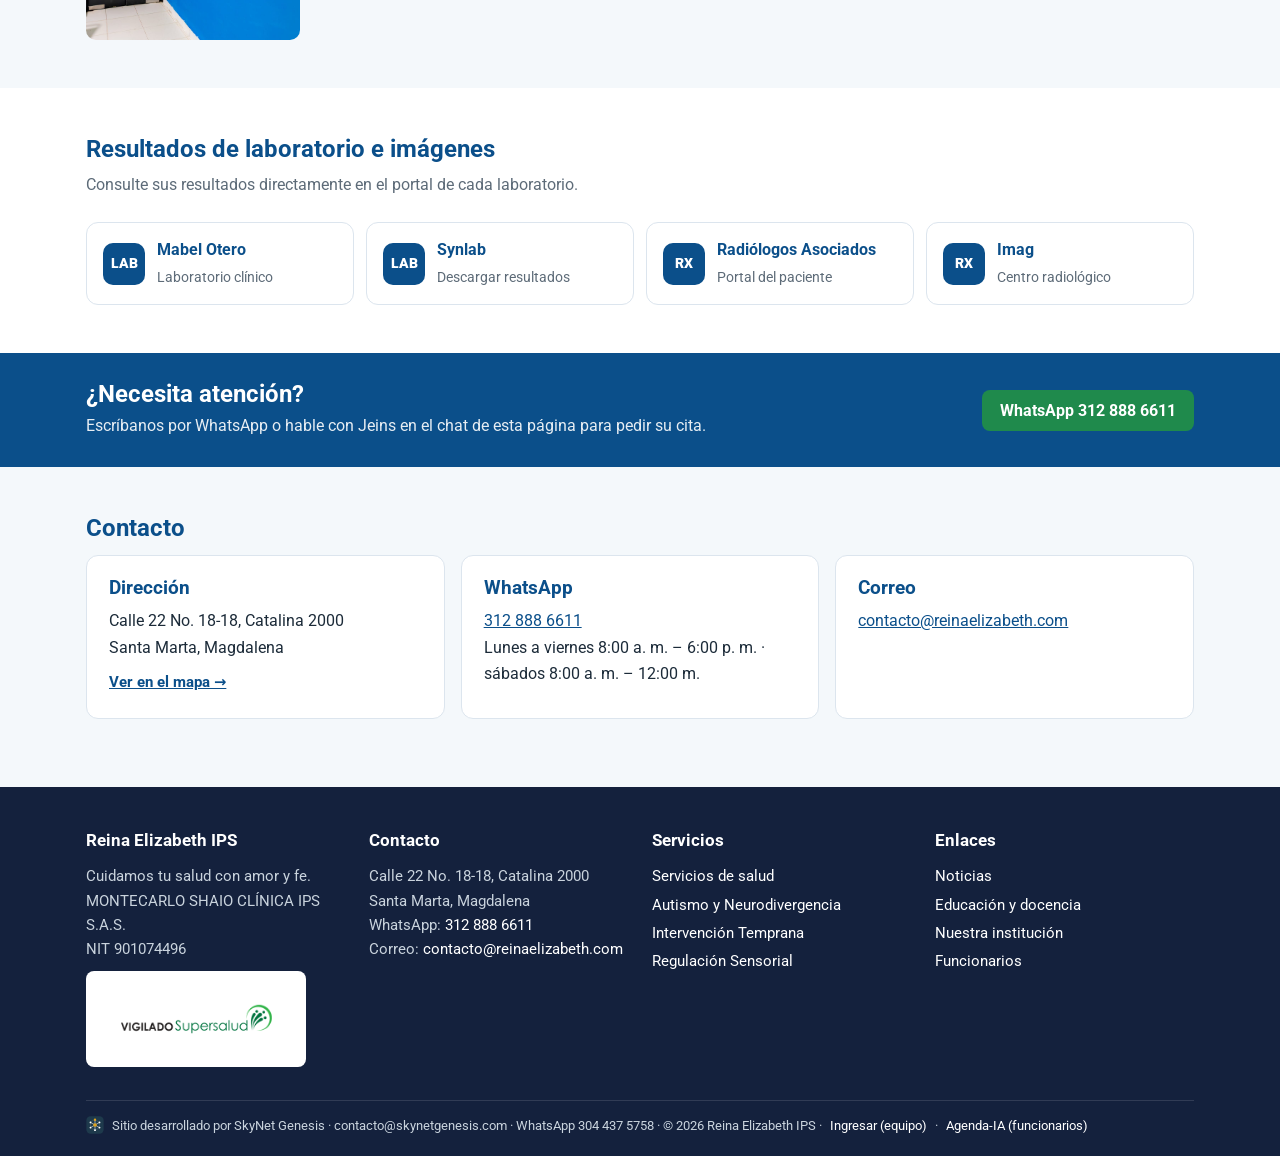
==== commit ce1fa7e7: "Construir la pagina" ====
--- a/index.html
+++ b/index.html
@@ -1,12 +1,12 @@
 <!doctype html>
 <html lang="es"><head><meta charset="utf-8"><meta name="viewport" content="width=device-width, initial-scale=1">
-<title>Reina Elizabeth IPS · Cuidamos tu salud con amor y fe</title><meta name="description" content="IPS en Santa Marta: urgencias médicas 24 horas, medicina general en la IPS y a domicilio, enfermería, vacunación, psicología, terapias y programa de autismo y neurodivergencia.">
+<title>Reina Elizabeth IPS · Cuidamos tu salud con amor y fe</title><meta name="description" content="IPS en Santa Marta: medicina general en la IPS y a domicilio, enfermería, vacunación, psicología, terapias y programa de autismo y neurodivergencia.">
 <link rel="icon" href="/img/logo.png">
-<meta property="og:title" content="Reina Elizabeth IPS · Cuidamos tu salud con amor y fe"><meta property="og:description" content="IPS en Santa Marta: urgencias médicas 24 horas, medicina general en la IPS y a domicilio, enfermería, vacunación, psicología, terapias y programa de autismo y neurodivergencia."><meta property="og:image" content="https://www.reinaelizabeth.com/img/recepcion.jpg">
+<meta property="og:title" content="Reina Elizabeth IPS · Cuidamos tu salud con amor y fe"><meta property="og:description" content="IPS en Santa Marta: medicina general en la IPS y a domicilio, enfermería, vacunación, psicología, terapias y programa de autismo y neurodivergencia."><meta property="og:image" content="https://www.reinaelizabeth.com/img/recepcion.jpg">
 <link rel="preconnect" href="https://fonts.googleapis.com"><link rel="preconnect" href="https://fonts.gstatic.com" crossorigin>
 <link href="https://fonts.googleapis.com/css2?family=Roboto:wght@400;500;700;900&display=swap" rel="stylesheet">
 <link rel="stylesheet" href="/estilos.css"></head><body>
-<div class="aviso-top">Urgencias médicas 24 horas · WhatsApp <a href="https://wa.me/573128886611">312 888 6611</a> · Calle 22 No. 18-18, Santa Marta</div>
+<div class="aviso-top">Citas y servicios a domicilio · WhatsApp <a href="https://wa.me/573128886611">312 888 6611</a> · Calle 22 No. 18-18, Santa Marta</div>
 <header class="top"><div class="wrap">
 <a class="marca" href="/"><img src="/img/logo.png" alt="Reina Elizabeth IPS"><div>REINA <span>ELIZABETH</span><small>IPS · Santa Marta</small></div></a>
 <button class="hamb" aria-label="Abrir menú" onclick="document.getElementById('menu').classList.toggle('abierto')">☰</button>
@@ -22,15 +22,15 @@
 </div></header>
 <div class="hero foto"><img class="fondo" src="/img/recepcion.jpg" alt=""><div class="wrap">
 <span class="etq">Santa Marta · Autism Center</span><h1>Reina Elizabeth IPS</h1>
-<p>Cuidamos tu salud con amor y fe. Medicina general en la IPS y a domicilio, urgencias médicas las 24 horas, enfermería, vacunación, psicología y un programa especializado en autismo y neurodivergencia.</p>
+<p>Cuidamos tu salud con amor y fe. Medicina general en la IPS y a domicilio, enfermería, vacunación, psicología y un programa especializado en autismo y neurodivergencia.</p>
 <div class="btns"><a class="btn b-wa" href="https://wa.me/573128886611?text=Hola%2C%20quiero%20solicitar%20una%20consulta">Solicitar consulta por WhatsApp</a><a class="btn b-bl" href="/programa-autismo-y-neurodivergencia/">Programa de autismo</a></div></div></div>
 <div class="wrap"><div class="cifras">
-<div class="cifra"><b>24/7</b><span>Urgencias médicas todos los días</span></div>
+<div class="cifra"><b>Citas</b><span>Agéndela por WhatsApp o en el chat de la página</span></div>
 <div class="cifra"><b>A domicilio</b><span>Medicina general y enfermería en su casa</span></div>
 <div class="cifra"><b>Autism Center</b><span>Autismo y neurodivergencia con enfoque interdisciplinario</span></div>
 <div class="cifra"><b>Santa Marta</b><span>Calle 22 No. 18-18, Catalina 2000</span></div>
 </div></div>
-<section id="servicios"><div class="wrap"><h2>Servicios de salud</h2><p class="sub-t">Atención humana y profesional para toda la familia.</p><div class="servicios"><div class="servicio"><span class="ico"><svg viewBox="0 0 24 24" width="24" height="24" fill="none" stroke="currentColor" stroke-width="2" stroke-linecap="round" stroke-linejoin="round" aria-hidden="true"><path d="M6 3v6a6 6 0 0 0 12 0V3"/><path d="M12 15v3a3 3 0 0 0 6 0v-1"/><circle cx="18" cy="15" r="2"/></svg></span><h3>Medicina general</h3><p>Consulta médica en la IPS y a domicilio.</p></div><div class="servicio"><span class="ico"><svg viewBox="0 0 24 24" width="24" height="24" fill="none" stroke="currentColor" stroke-width="2" stroke-linecap="round" stroke-linejoin="round" aria-hidden="true"><circle cx="12" cy="12" r="9"/><path d="M12 7v5l3 2"/></svg></span><h3>Urgencias médicas 24 horas</h3><p>Atención de urgencias todos los días, a toda hora.</p></div><div class="servicio"><span class="ico"><svg viewBox="0 0 24 24" width="24" height="24" fill="none" stroke="currentColor" stroke-width="2" stroke-linecap="round" stroke-linejoin="round" aria-hidden="true"><path d="M3 11l9-7 9 7"/><path d="M5 10v10h14V10"/><path d="M12 13v5M9.5 15.5h5"/></svg></span><h3>Enfermería a domicilio</h3><p>Cuidados de enfermería en la comodidad de su casa.</p></div><div class="servicio"><span class="ico"><svg viewBox="0 0 24 24" width="24" height="24" fill="none" stroke="currentColor" stroke-width="2" stroke-linecap="round" stroke-linejoin="round" aria-hidden="true"><rect x="3" y="7" width="18" height="12" rx="2"/><path d="M9 7V5h6v2M12 10v6M9 13h6"/></svg></span><h3>Sala de procedimientos básicos</h3><p>Procedimientos menores con personal capacitado.</p></div><div class="servicio"><span class="ico"><svg viewBox="0 0 24 24" width="24" height="24" fill="none" stroke="currentColor" stroke-width="2" stroke-linecap="round" stroke-linejoin="round" aria-hidden="true"><path d="M10.5 3.5l10 10-7 7-10-10z"/><path d="M8 8l8 8"/><circle cx="12" cy="12" r=".6"/></svg></span><h3>Curaciones</h3><p>Curación y seguimiento de heridas.</p></div><div class="servicio"><span class="ico"><svg viewBox="0 0 24 24" width="24" height="24" fill="none" stroke="currentColor" stroke-width="2" stroke-linecap="round" stroke-linejoin="round" aria-hidden="true"><path d="M18 2l4 4M15 5l4 4M6 13l5 5M4 20l3-3M8 9l7 7-4 4-7-7z"/><path d="M14 4l6 6"/></svg></span><h3>Vacunación especializada</h3><p>Esquemas de vacunación con asesoría profesional.</p></div><div class="servicio"><span class="ico"><svg viewBox="0 0 24 24" width="24" height="24" fill="none" stroke="currentColor" stroke-width="2" stroke-linecap="round" stroke-linejoin="round" aria-hidden="true"><path d="M12 3a7 7 0 0 0-7 7c0 2.5 1.3 4 3 5v6h6v-3h2a2 2 0 0 0 2-2v-3l2-1-2-3a7 7 0 0 0-6-6z"/></svg></span><h3>Psicología</h3><p>Valoración y acompañamiento psicológico.</p></div><div class="servicio"><span class="ico"><svg viewBox="0 0 24 24" width="24" height="24" fill="none" stroke="currentColor" stroke-width="2" stroke-linecap="round" stroke-linejoin="round" aria-hidden="true"><path d="M9 4a3 3 0 0 0-3 3v1a3 3 0 0 0-2 5 3 3 0 0 0 3 4 3 3 0 0 0 5 1V5a2 2 0 0 0-3-1zM15 4a3 3 0 0 1 3 3v1a3 3 0 0 1 2 5 3 3 0 0 1-3 4 3 3 0 0 1-5 1"/></svg></span><h3>Autismo y neurodivergencia</h3><p>Evaluación e intervención interdisciplinaria (Autism Center).</p></div><div class="servicio"><span class="ico"><svg viewBox="0 0 24 24" width="24" height="24" fill="none" stroke="currentColor" stroke-width="2" stroke-linecap="round" stroke-linejoin="round" aria-hidden="true"><circle cx="12" cy="4.5" r="2"/><path d="M12 7v7M8 10h8M9 21l3-7 3 7"/></svg></span><h3>Terapias</h3><p>Física, ocupacional, conductual y sensorial.</p></div></div></div></section>
+<section id="servicios"><div class="wrap"><h2>Servicios de salud</h2><p class="sub-t">Atención humana y profesional para toda la familia.</p><div class="servicios"><div class="servicio"><span class="ico"><svg viewBox="0 0 24 24" width="24" height="24" fill="none" stroke="currentColor" stroke-width="2" stroke-linecap="round" stroke-linejoin="round" aria-hidden="true"><path d="M6 3v6a6 6 0 0 0 12 0V3"/><path d="M12 15v3a3 3 0 0 0 6 0v-1"/><circle cx="18" cy="15" r="2"/></svg></span><h3>Medicina general</h3><p>Consulta médica en la IPS y a domicilio.</p></div><div class="servicio"><span class="ico"><svg viewBox="0 0 24 24" width="24" height="24" fill="none" stroke="currentColor" stroke-width="2" stroke-linecap="round" stroke-linejoin="round" aria-hidden="true"><path d="M3 11l9-7 9 7"/><path d="M5 10v10h14V10"/><path d="M12 13v5M9.5 15.5h5"/></svg></span><h3>Enfermería a domicilio</h3><p>Cuidados de enfermería en la comodidad de su casa.</p></div><div class="servicio"><span class="ico"><svg viewBox="0 0 24 24" width="24" height="24" fill="none" stroke="currentColor" stroke-width="2" stroke-linecap="round" stroke-linejoin="round" aria-hidden="true"><rect x="3" y="7" width="18" height="12" rx="2"/><path d="M9 7V5h6v2M12 10v6M9 13h6"/></svg></span><h3>Sala de procedimientos básicos</h3><p>Procedimientos menores con personal capacitado.</p></div><div class="servicio"><span class="ico"><svg viewBox="0 0 24 24" width="24" height="24" fill="none" stroke="currentColor" stroke-width="2" stroke-linecap="round" stroke-linejoin="round" aria-hidden="true"><path d="M10.5 3.5l10 10-7 7-10-10z"/><path d="M8 8l8 8"/><circle cx="12" cy="12" r=".6"/></svg></span><h3>Curaciones</h3><p>Curación y seguimiento de heridas.</p></div><div class="servicio"><span class="ico"><svg viewBox="0 0 24 24" width="24" height="24" fill="none" stroke="currentColor" stroke-width="2" stroke-linecap="round" stroke-linejoin="round" aria-hidden="true"><path d="M18 2l4 4M15 5l4 4M6 13l5 5M4 20l3-3M8 9l7 7-4 4-7-7z"/><path d="M14 4l6 6"/></svg></span><h3>Vacunación especializada</h3><p>Esquemas de vacunación con asesoría profesional.</p></div><div class="servicio"><span class="ico"><svg viewBox="0 0 24 24" width="24" height="24" fill="none" stroke="currentColor" stroke-width="2" stroke-linecap="round" stroke-linejoin="round" aria-hidden="true"><path d="M12 3a7 7 0 0 0-7 7c0 2.5 1.3 4 3 5v6h6v-3h2a2 2 0 0 0 2-2v-3l2-1-2-3a7 7 0 0 0-6-6z"/></svg></span><h3>Psicología</h3><p>Valoración y acompañamiento psicológico.</p></div><div class="servicio"><span class="ico"><svg viewBox="0 0 24 24" width="24" height="24" fill="none" stroke="currentColor" stroke-width="2" stroke-linecap="round" stroke-linejoin="round" aria-hidden="true"><path d="M9 4a3 3 0 0 0-3 3v1a3 3 0 0 0-2 5 3 3 0 0 0 3 4 3 3 0 0 0 5 1V5a2 2 0 0 0-3-1zM15 4a3 3 0 0 1 3 3v1a3 3 0 0 1 2 5 3 3 0 0 1-3 4 3 3 0 0 1-5 1"/></svg></span><h3>Autismo y neurodivergencia</h3><p>Evaluación e intervención interdisciplinaria (Autism Center).</p></div><div class="servicio"><span class="ico"><svg viewBox="0 0 24 24" width="24" height="24" fill="none" stroke="currentColor" stroke-width="2" stroke-linecap="round" stroke-linejoin="round" aria-hidden="true"><circle cx="12" cy="4.5" r="2"/><path d="M12 7v7M8 10h8M9 21l3-7 3 7"/></svg></span><h3>Terapias</h3><p>Física, ocupacional, conductual y sensorial.</p></div></div></div></section>
 <section class="alt"><div class="wrap"><h2>Programas especializados</h2><p class="sub-t">Atención interdisciplinaria para niños, niñas y adolescentes.</p><div class="servicios"><a class="servicio" href="/programa-autismo-y-neurodivergencia/" style="text-decoration:none;color:inherit"><span class="ico"><svg viewBox="0 0 24 24" width="24" height="24" fill="none" stroke="currentColor" stroke-width="2" stroke-linecap="round" stroke-linejoin="round" aria-hidden="true"><path d="M9 4a3 3 0 0 0-3 3v1a3 3 0 0 0-2 5 3 3 0 0 0 3 4 3 3 0 0 0 5 1V5a2 2 0 0 0-3-1zM15 4a3 3 0 0 1 3 3v1a3 3 0 0 1 2 5 3 3 0 0 1-3 4 3 3 0 0 1-5 1"/></svg></span><h3>Programa Autismo y Neurodivergencia</h3><p>Atención integral para niños, niñas y adolescentes con TEA y otras formas de neurodivergencia.</p><span class="mas">Conocer el programa →</span></a><a class="servicio" href="/intervencion-temprana/" style="text-decoration:none;color:inherit"><span class="ico"><svg viewBox="0 0 24 24" width="24" height="24" fill="none" stroke="currentColor" stroke-width="2" stroke-linecap="round" stroke-linejoin="round" aria-hidden="true"><circle cx="12" cy="4.5" r="2"/><path d="M12 7v7M8 10h8M9 21l3-7 3 7"/></svg></span><h3>Intervención Temprana</h3><p>Para niños de 0 a 5 años con variaciones en su desarrollo o condiciones neurológicas.</p><span class="mas">Conocer el programa →</span></a><a class="servicio" href="/regulacion-sensorial/" style="text-decoration:none;color:inherit"><span class="ico"><svg viewBox="0 0 24 24" width="24" height="24" fill="none" stroke="currentColor" stroke-width="2" stroke-linecap="round" stroke-linejoin="round" aria-hidden="true"><path d="M12 21s-7-4.5-7-10a4 4 0 0 1 7-2.6A4 4 0 0 1 19 11c0 5.5-7 10-7 10z"/></svg></span><h3>Regulación Sensorial</h3><p>Regulación sensorial e integración neuromotora para la vida cotidiana.</p><span class="mas">Conocer el programa →</span></a></div></div></section>
 <section><div class="wrap"><div class="dos"><div><h2>Noticias</h2><div class="grid" data-bloque="noticias-inicio"></div>
 <p style="margin-top:14px"><a class="mas" href="/noticias/">Ver todas las noticias →</a></p></div>
@@ -46,15 +46,16 @@
 <a class="acceso" href="https://portalpaciente.rras-radioimagenes.com/Identity/Account/Login" target="_blank" rel="noopener"><span class="ico">RX</span><span><b>Radiólogos Asociados</b><small>Portal del paciente</small></span></a>
 <a class="acceso" href="https://resultados.imagcentroradiologico.com:8443/PortalDicom/login" target="_blank" rel="noopener"><span class="ico">RX</span><span><b>Imag</b><small>Centro radiológico</small></span></a>
 </div></div></section>
-<div class="franja"><div class="wrap"><div><h2>¿Necesita atención?</h2><p>Escríbanos por WhatsApp las 24 horas, todos los días.</p></div><a class="btn b-wa" href="https://wa.me/573128886611?text=Hola%2C%20quiero%20solicitar%20una%20consulta">WhatsApp 312 888 6611</a></div></div>
+<div class="franja"><div class="wrap"><div><h2>¿Necesita atención?</h2><p>Escríbanos por WhatsApp o hable con Jeins en el chat de esta página para pedir su cita.</p></div><a class="btn b-wa" href="https://wa.me/573128886611?text=Hola%2C%20quiero%20solicitar%20una%20consulta">WhatsApp 312 888 6611</a></div></div>
 <section id="contacto"><div class="wrap"><h2>Contacto</h2><div class="contacto-grid">
 <div class="box"><h3>Dirección</h3><p style="margin:0">Calle 22 No. 18-18, Catalina 2000<br>Santa Marta, Magdalena</p><p style="margin:8px 0 0"><a class="mas" href="https://www.google.com/maps/search/?api=1&query=Calle+22+18-18+Santa+Marta" target="_blank" rel="noopener">Ver en el mapa →</a></p></div>
-<div class="box"><h3>WhatsApp 24/7</h3><p style="margin:0"><a href="https://wa.me/573128886611">312 888 6611</a><br>Urgencias médicas las 24 horas</p></div>
+<div class="box"><h3>WhatsApp</h3><p style="margin:0"><a href="https://wa.me/573128886611">312 888 6611</a><br>Lunes a viernes 8:00 a. m. – 6:00 p. m. · sábados 8:00 a. m. – 12:00 m.</p></div>
 <div class="box"><h3>Correo</h3><p style="margin:0"><a href="mailto:contacto@reinaelizabeth.com">contacto@reinaelizabeth.com</a></p></div>
 </div></div></section>
-<footer><div class="wrap"><div class="cols"><div><h4>Reina Elizabeth IPS</h4>Cuidamos tu salud con amor y fe.<br>MONTECARLO SHAIO CLÍNICA IPS S.A.S.<br>NIT 901074496<br><img class="logo-vig" src="/img/vigilado-supersalud.png" alt="Vigilado Supersalud" loading="lazy" style="margin-top:10px"></div><div><h4>Contacto</h4>Calle 22 No. 18-18, Catalina 2000<br>Santa Marta, Magdalena<br>WhatsApp 24/7: <a href="https://wa.me/573128886611">312 888 6611</a><br>Correo: <a href="mailto:contacto@reinaelizabeth.com">contacto@reinaelizabeth.com</a></div><div><h4>Servicios</h4><ul><li><a href="/#servicios">Servicios de salud</a></li><li><a href="/programa-autismo-y-neurodivergencia/">Autismo y Neurodivergencia</a></li><li><a href="/intervencion-temprana/">Intervención Temprana</a></li><li><a href="/regulacion-sensorial/">Regulación Sensorial</a></li></ul></div><div><h4>Enlaces</h4><ul><li><a href="/noticias/">Noticias</a></li><li><a href="/educacion/">Educación y docencia</a></li><li><a href="/institucion/">Nuestra institución</a></li><li><a href="/funcionarios/">Funcionarios</a></li></ul></div></div>
+<footer><div class="wrap"><div class="cols"><div><h4>Reina Elizabeth IPS</h4>Cuidamos tu salud con amor y fe.<br>MONTECARLO SHAIO CLÍNICA IPS S.A.S.<br>NIT 901074496<br><img class="logo-vig" src="/img/vigilado-supersalud.png" alt="Vigilado Supersalud" loading="lazy" style="margin-top:10px"></div><div><h4>Contacto</h4>Calle 22 No. 18-18, Catalina 2000<br>Santa Marta, Magdalena<br>WhatsApp: <a href="https://wa.me/573128886611">312 888 6611</a><br>Correo: <a href="mailto:contacto@reinaelizabeth.com">contacto@reinaelizabeth.com</a></div><div><h4>Servicios</h4><ul><li><a href="/#servicios">Servicios de salud</a></li><li><a href="/programa-autismo-y-neurodivergencia/">Autismo y Neurodivergencia</a></li><li><a href="/intervencion-temprana/">Intervención Temprana</a></li><li><a href="/regulacion-sensorial/">Regulación Sensorial</a></li></ul></div><div><h4>Enlaces</h4><ul><li><a href="/noticias/">Noticias</a></li><li><a href="/educacion/">Educación y docencia</a></li><li><a href="/institucion/">Nuestra institución</a></li><li><a href="/funcionarios/">Funcionarios</a></li></ul></div></div>
 <div class="cred"><svg viewBox="0 0 200 200" aria-hidden="true"><rect x="4" y="4" width="192" height="192" rx="46" fill="#1E3A4C"/><g stroke="#FFFFFF" stroke-linecap="round"><polygon points="100,42 150.2,71 150.2,129 100,158 49.8,129 49.8,71" fill="none" stroke-opacity=".35" stroke-width="4"/><path d="M100 100L100 42M100 100L150.2 71M100 100L150.2 129M100 100L100 158M100 100L49.8 129M100 100L49.8 71" stroke-width="6"/></g><g fill="#FFFFFF"><circle cx="150.2" cy="71" r="10"/><circle cx="150.2" cy="129" r="10"/><circle cx="100" cy="158" r="10"/><circle cx="49.8" cy="129" r="10"/><circle cx="49.8" cy="71" r="10"/></g><circle cx="100" cy="42" r="13" fill="#E0A21A"/><circle cx="100" cy="100" r="20" fill="#E0A21A"/></svg> Sitio desarrollado por SkyNet Genesis · contacto@skynetgenesis.com · WhatsApp 304 437 5758 · © 2026 Reina Elizabeth IPS · <a class="ingresar" href="/admin/" rel="nofollow">Ingresar (equipo)</a> · <a class="ingresar" href="https://agenda-ia.skynetgenesis.com/" target="_blank" rel="nofollow noopener">Agenda-IA (funcionarios)</a></div>
 </div></footer>
 <script src="/docs.js" defer></script>
+<script src="https://skynetgenesis.com/jeins/widget.js?v=1" defer></script>
 <a class="wa-flot" href="https://wa.me/573128886611" aria-label="Escribir por WhatsApp"><svg viewBox="0 0 24 24" aria-hidden="true"><path d="M12 2a10 10 0 0 0-8.6 15.1L2 22l5-1.3A10 10 0 1 0 12 2zm5.3 14.1c-.2.6-1.3 1.2-1.8 1.2-.5.1-1 .1-3.3-.8-2.8-1.1-4.6-4-4.7-4.2-.1-.2-1.1-1.5-1.1-2.9s.7-2 1-2.3c.2-.3.5-.3.7-.3h.5c.2 0 .4 0 .6.5l.8 2c.1.2.1.3 0 .5l-.4.5-.3.4c-.1.1-.3.3-.1.6.1.3.6 1.1 1.4 1.8 1 .9 1.8 1.1 2.1 1.3.3.1.4.1.6-.1l.8-1c.2-.3.4-.2.6-.1l1.9.9c.3.1.4.2.5.3.1.2.1.7-.1 1.3z"/></svg></a>
 </body></html>
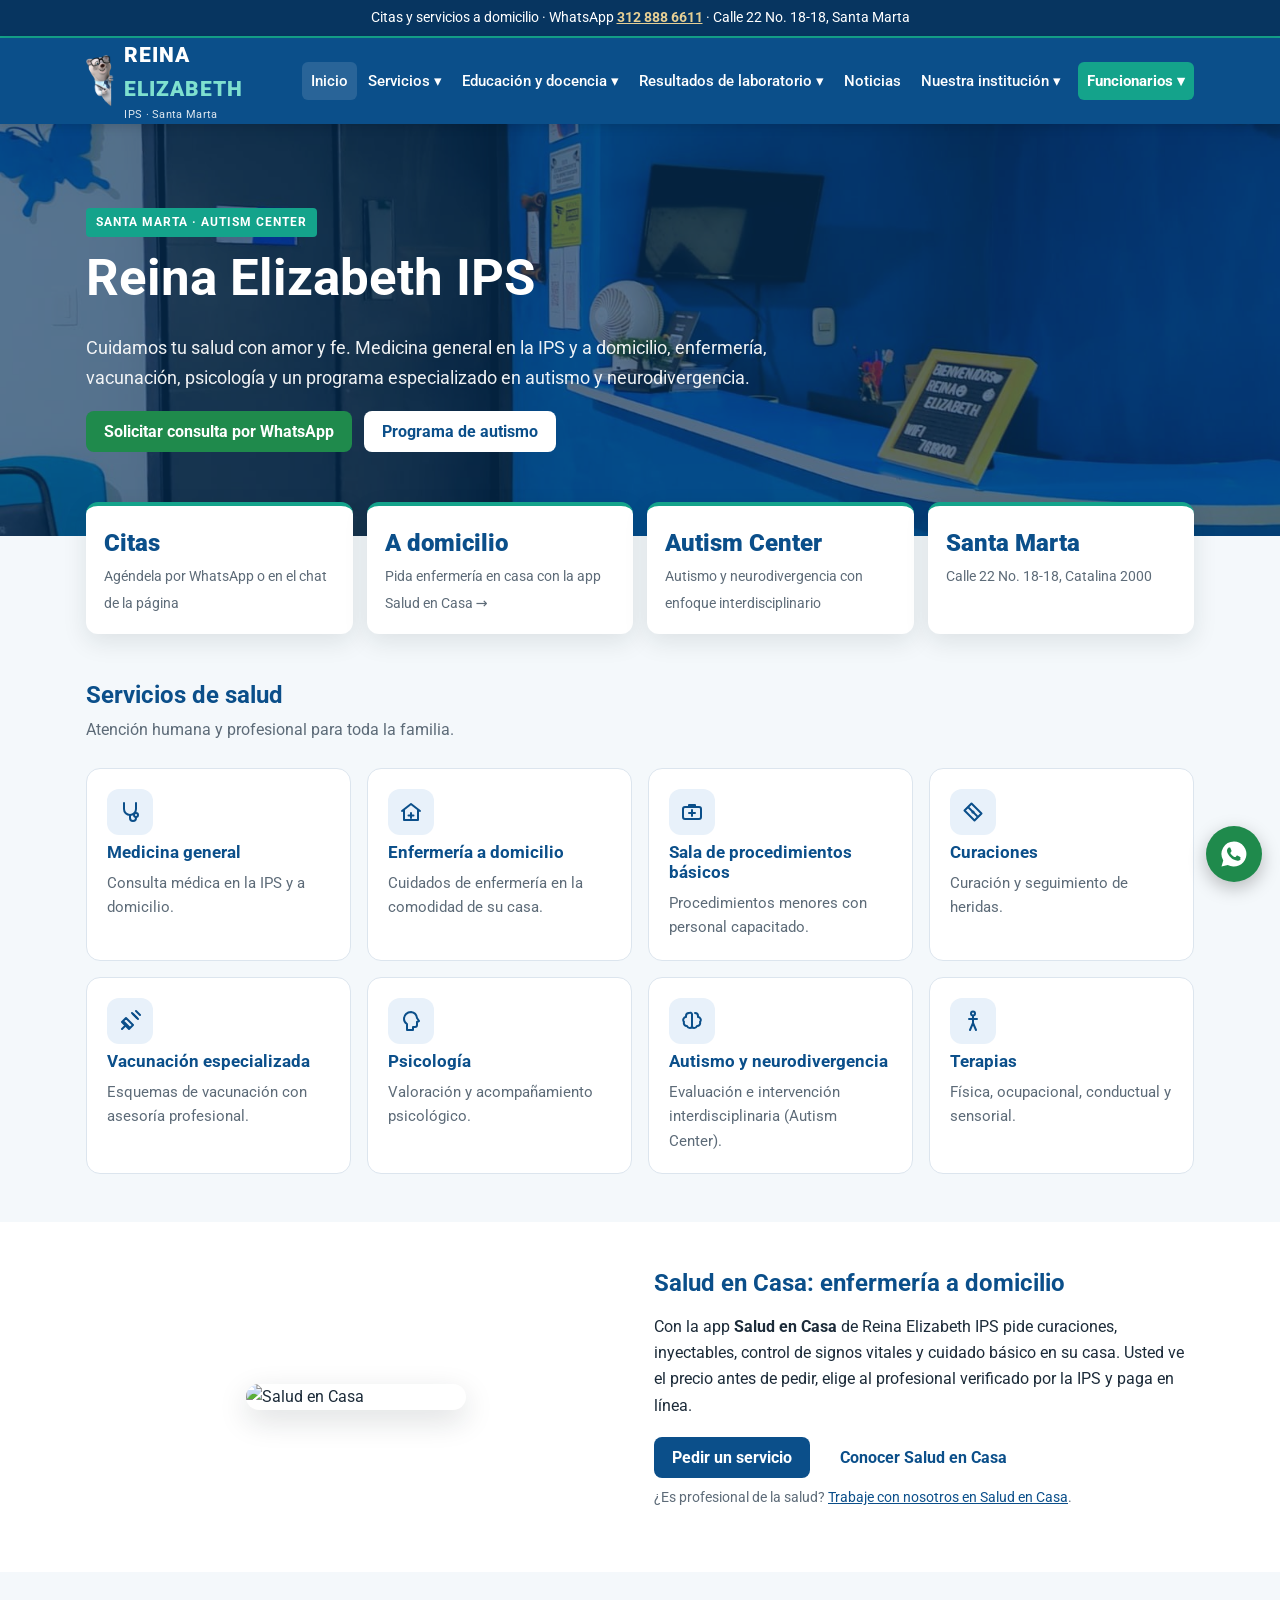
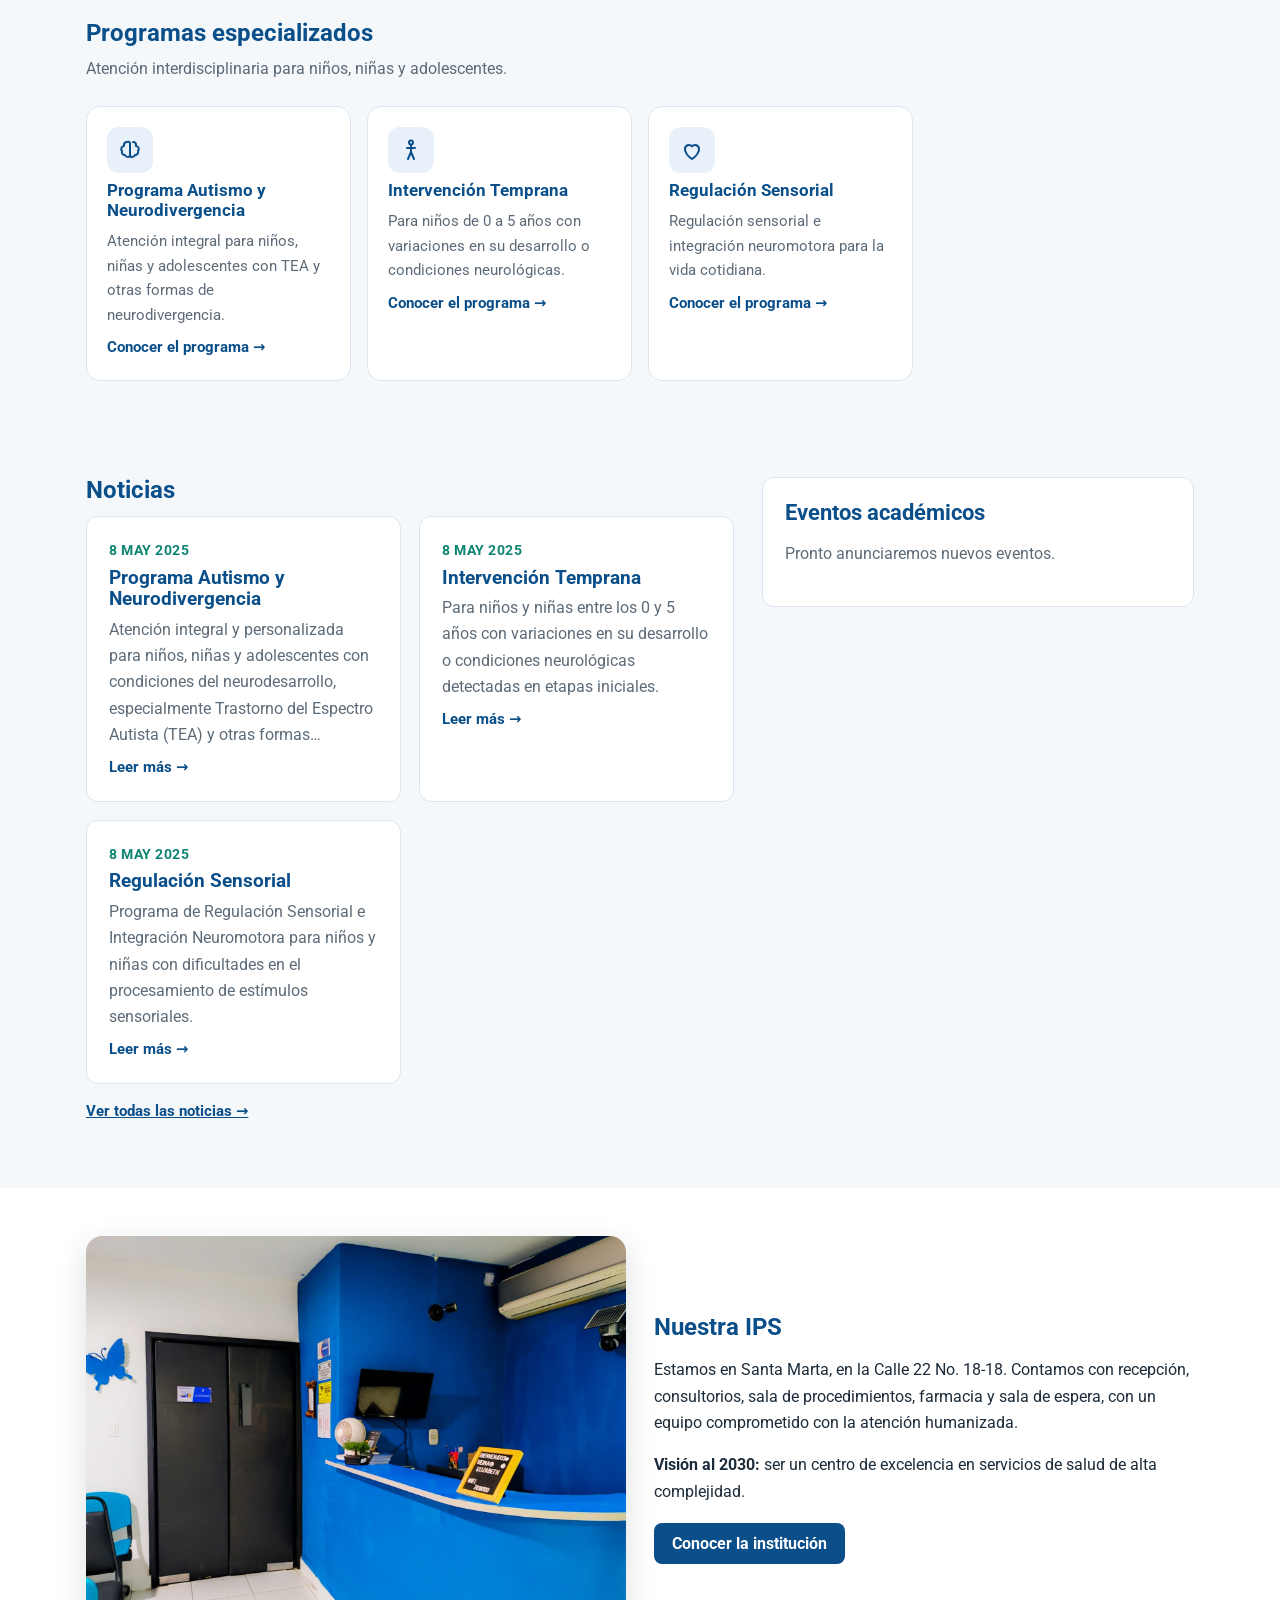
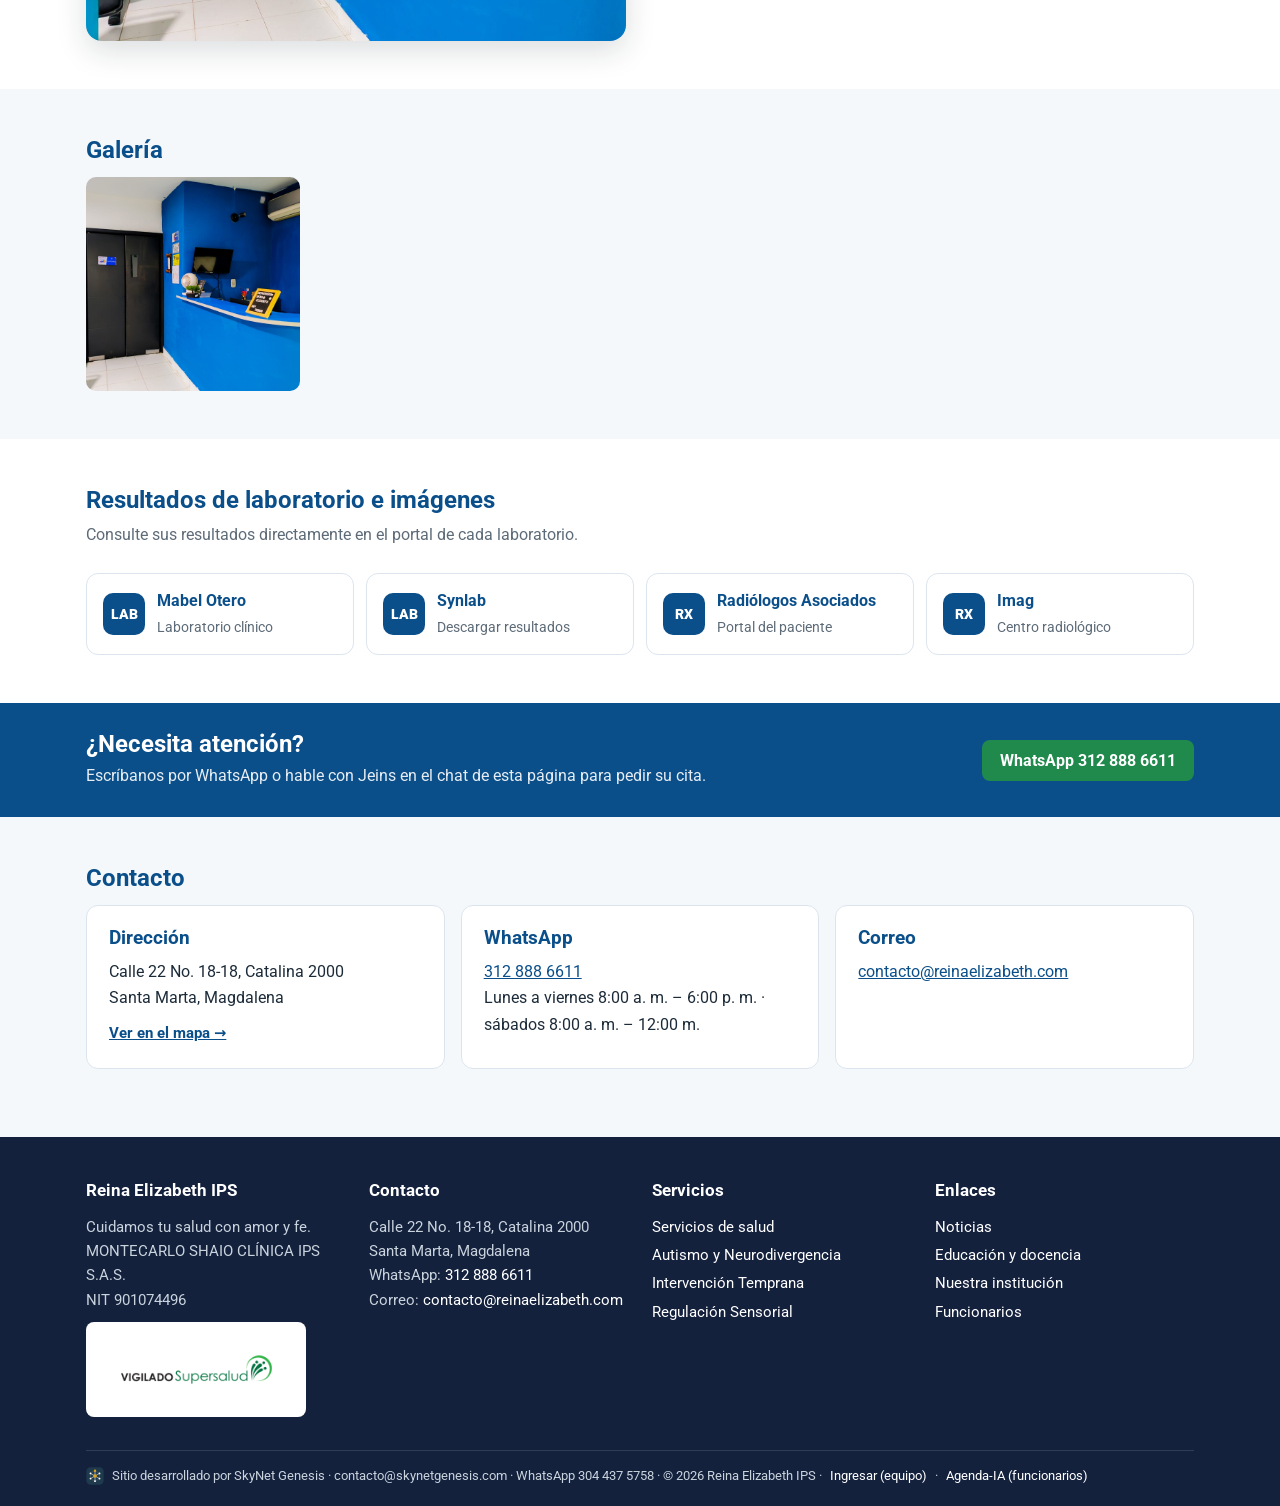
==== commit 3b97574e: "Construir la pagina" ====
--- a/index.html
+++ b/index.html
@@ -12,7 +12,7 @@
 <button class="hamb" aria-label="Abrir menú" onclick="document.getElementById('menu').classList.toggle('abierto')">☰</button>
 <nav class="menu" id="menu">
 <a class="activo" href="/">Inicio</a>
-<div class="dd"><button>Servicios ▾</button><div class="sub"><a href="/#servicios">Servicios de salud</a><a href="/programa-autismo-y-neurodivergencia/">Programa Autismo y Neurodivergencia</a><a href="/intervencion-temprana/">Intervención Temprana</a><a href="/regulacion-sensorial/">Regulación Sensorial</a><a href="https://wa.me/573128886611?text=Hola%2C%20quiero%20solicitar%20una%20consulta" target="_blank" rel="noopener">Solicitar consulta</a></div></div>
+<div class="dd"><button>Servicios ▾</button><div class="sub"><a href="/#servicios">Servicios de salud</a><a href="/programa-autismo-y-neurodivergencia/">Programa Autismo y Neurodivergencia</a><a href="/intervencion-temprana/">Intervención Temprana</a><a href="/regulacion-sensorial/">Regulación Sensorial</a><a href="https://saludencasa.skynetgenesis.com/" target="_blank" rel="noopener">Salud en Casa: enfermería a domicilio</a><a href="https://wa.me/573128886611?text=Hola%2C%20quiero%20solicitar%20una%20consulta" target="_blank" rel="noopener">Solicitar consulta</a></div></div>
 <div class="dd"><button>Educación y docencia ▾</button><div class="sub"><a href="/educacion/#eventos">Eventos académicos</a><a href="https://reinaelizabeth.com/test-deficit-atencional.html" target="_blank" rel="noopener">Test Atencional Básico</a><a href="https://reinaelizabeth.com/mapasueno/mapasueno" target="_blank" rel="noopener">Mapa de Sueño</a><a href="https://reinaelizabeth.com/atencionyvigiliatest/atencionyvigiliatest" target="_blank" rel="noopener">Test Atención y Vigilia</a><a href="https://reinaelizabeth.com/memoria/memoria" target="_blank" rel="noopener">Test de Memoria</a></div></div>
 <div class="dd"><button>Resultados de laboratorio ▾</button><div class="sub"><a href="https://labmabelotero.com/" target="_blank" rel="noopener">Mabel Otero</a><a href="https://synlab.es/descargar-resultados" target="_blank" rel="noopener">Synlab</a><a href="https://portalpaciente.rras-radioimagenes.com/Identity/Account/Login" target="_blank" rel="noopener">Radiólogos Asociados</a><a href="https://resultados.imagcentroradiologico.com:8443/PortalDicom/login" target="_blank" rel="noopener">Imag</a></div></div>
 <a href="/noticias/">Noticias</a>
@@ -26,12 +26,16 @@
 <div class="btns"><a class="btn b-wa" href="https://wa.me/573128886611?text=Hola%2C%20quiero%20solicitar%20una%20consulta">Solicitar consulta por WhatsApp</a><a class="btn b-bl" href="/programa-autismo-y-neurodivergencia/">Programa de autismo</a></div></div></div>
 <div class="wrap"><div class="cifras">
 <div class="cifra"><b>Citas</b><span>Agéndela por WhatsApp o en el chat de la página</span></div>
-<div class="cifra"><b>A domicilio</b><span>Medicina general y enfermería en su casa</span></div>
+<a class="cifra" href="https://saludencasa.skynetgenesis.com/" style="text-decoration:none;color:inherit"><b>A domicilio</b><span>Pida enfermería en casa con la app Salud en Casa →</span></a>
 <div class="cifra"><b>Autism Center</b><span>Autismo y neurodivergencia con enfoque interdisciplinario</span></div>
 <div class="cifra"><b>Santa Marta</b><span>Calle 22 No. 18-18, Catalina 2000</span></div>
 </div></div>
 <section id="servicios"><div class="wrap"><h2>Servicios de salud</h2><p class="sub-t">Atención humana y profesional para toda la familia.</p><div class="servicios"><div class="servicio"><span class="ico"><svg viewBox="0 0 24 24" width="24" height="24" fill="none" stroke="currentColor" stroke-width="2" stroke-linecap="round" stroke-linejoin="round" aria-hidden="true"><path d="M6 3v6a6 6 0 0 0 12 0V3"/><path d="M12 15v3a3 3 0 0 0 6 0v-1"/><circle cx="18" cy="15" r="2"/></svg></span><h3>Medicina general</h3><p>Consulta médica en la IPS y a domicilio.</p></div><div class="servicio"><span class="ico"><svg viewBox="0 0 24 24" width="24" height="24" fill="none" stroke="currentColor" stroke-width="2" stroke-linecap="round" stroke-linejoin="round" aria-hidden="true"><path d="M3 11l9-7 9 7"/><path d="M5 10v10h14V10"/><path d="M12 13v5M9.5 15.5h5"/></svg></span><h3>Enfermería a domicilio</h3><p>Cuidados de enfermería en la comodidad de su casa.</p></div><div class="servicio"><span class="ico"><svg viewBox="0 0 24 24" width="24" height="24" fill="none" stroke="currentColor" stroke-width="2" stroke-linecap="round" stroke-linejoin="round" aria-hidden="true"><rect x="3" y="7" width="18" height="12" rx="2"/><path d="M9 7V5h6v2M12 10v6M9 13h6"/></svg></span><h3>Sala de procedimientos básicos</h3><p>Procedimientos menores con personal capacitado.</p></div><div class="servicio"><span class="ico"><svg viewBox="0 0 24 24" width="24" height="24" fill="none" stroke="currentColor" stroke-width="2" stroke-linecap="round" stroke-linejoin="round" aria-hidden="true"><path d="M10.5 3.5l10 10-7 7-10-10z"/><path d="M8 8l8 8"/><circle cx="12" cy="12" r=".6"/></svg></span><h3>Curaciones</h3><p>Curación y seguimiento de heridas.</p></div><div class="servicio"><span class="ico"><svg viewBox="0 0 24 24" width="24" height="24" fill="none" stroke="currentColor" stroke-width="2" stroke-linecap="round" stroke-linejoin="round" aria-hidden="true"><path d="M18 2l4 4M15 5l4 4M6 13l5 5M4 20l3-3M8 9l7 7-4 4-7-7z"/><path d="M14 4l6 6"/></svg></span><h3>Vacunación especializada</h3><p>Esquemas de vacunación con asesoría profesional.</p></div><div class="servicio"><span class="ico"><svg viewBox="0 0 24 24" width="24" height="24" fill="none" stroke="currentColor" stroke-width="2" stroke-linecap="round" stroke-linejoin="round" aria-hidden="true"><path d="M12 3a7 7 0 0 0-7 7c0 2.5 1.3 4 3 5v6h6v-3h2a2 2 0 0 0 2-2v-3l2-1-2-3a7 7 0 0 0-6-6z"/></svg></span><h3>Psicología</h3><p>Valoración y acompañamiento psicológico.</p></div><div class="servicio"><span class="ico"><svg viewBox="0 0 24 24" width="24" height="24" fill="none" stroke="currentColor" stroke-width="2" stroke-linecap="round" stroke-linejoin="round" aria-hidden="true"><path d="M9 4a3 3 0 0 0-3 3v1a3 3 0 0 0-2 5 3 3 0 0 0 3 4 3 3 0 0 0 5 1V5a2 2 0 0 0-3-1zM15 4a3 3 0 0 1 3 3v1a3 3 0 0 1 2 5 3 3 0 0 1-3 4 3 3 0 0 1-5 1"/></svg></span><h3>Autismo y neurodivergencia</h3><p>Evaluación e intervención interdisciplinaria (Autism Center).</p></div><div class="servicio"><span class="ico"><svg viewBox="0 0 24 24" width="24" height="24" fill="none" stroke="currentColor" stroke-width="2" stroke-linecap="round" stroke-linejoin="round" aria-hidden="true"><circle cx="12" cy="4.5" r="2"/><path d="M12 7v7M8 10h8M9 21l3-7 3 7"/></svg></span><h3>Terapias</h3><p>Física, ocupacional, conductual y sensorial.</p></div></div></div></section>
-<section class="alt"><div class="wrap"><h2>Programas especializados</h2><p class="sub-t">Atención interdisciplinaria para niños, niñas y adolescentes.</p><div class="servicios"><a class="servicio" href="/programa-autismo-y-neurodivergencia/" style="text-decoration:none;color:inherit"><span class="ico"><svg viewBox="0 0 24 24" width="24" height="24" fill="none" stroke="currentColor" stroke-width="2" stroke-linecap="round" stroke-linejoin="round" aria-hidden="true"><path d="M9 4a3 3 0 0 0-3 3v1a3 3 0 0 0-2 5 3 3 0 0 0 3 4 3 3 0 0 0 5 1V5a2 2 0 0 0-3-1zM15 4a3 3 0 0 1 3 3v1a3 3 0 0 1 2 5 3 3 0 0 1-3 4 3 3 0 0 1-5 1"/></svg></span><h3>Programa Autismo y Neurodivergencia</h3><p>Atención integral para niños, niñas y adolescentes con TEA y otras formas de neurodivergencia.</p><span class="mas">Conocer el programa →</span></a><a class="servicio" href="/intervencion-temprana/" style="text-decoration:none;color:inherit"><span class="ico"><svg viewBox="0 0 24 24" width="24" height="24" fill="none" stroke="currentColor" stroke-width="2" stroke-linecap="round" stroke-linejoin="round" aria-hidden="true"><circle cx="12" cy="4.5" r="2"/><path d="M12 7v7M8 10h8M9 21l3-7 3 7"/></svg></span><h3>Intervención Temprana</h3><p>Para niños de 0 a 5 años con variaciones en su desarrollo o condiciones neurológicas.</p><span class="mas">Conocer el programa →</span></a><a class="servicio" href="/regulacion-sensorial/" style="text-decoration:none;color:inherit"><span class="ico"><svg viewBox="0 0 24 24" width="24" height="24" fill="none" stroke="currentColor" stroke-width="2" stroke-linecap="round" stroke-linejoin="round" aria-hidden="true"><path d="M12 21s-7-4.5-7-10a4 4 0 0 1 7-2.6A4 4 0 0 1 19 11c0 5.5-7 10-7 10z"/></svg></span><h3>Regulación Sensorial</h3><p>Regulación sensorial e integración neuromotora para la vida cotidiana.</p><span class="mas">Conocer el programa →</span></a></div></div></section>
+<section class="alt" id="salud-en-casa"><div class="wrap"><div class="foto-texto"><img src="https://saludencasa.skynetgenesis.com/icon-512.png" alt="Salud en Casa" loading="lazy" style="max-width:220px;border-radius:28px;justify-self:center">
+<div><h2>Salud en Casa: enfermería a domicilio</h2><p>Con la app <b>Salud en Casa</b> de Reina Elizabeth IPS pide curaciones, inyectables, control de signos vitales y cuidado básico en su casa. Usted ve el precio antes de pedir, elige al profesional verificado por la IPS y paga en línea.</p>
+<div class="btns"><a class="btn b-az" href="https://saludencasa.skynetgenesis.com/app-paciente.html">Pedir un servicio</a><a class="btn b-bl" href="https://saludencasa.skynetgenesis.com/">Conocer Salud en Casa</a></div>
+<p style="font-size:.9rem;color:var(--suave);margin-top:8px">¿Es profesional de la salud? <a href="https://saludencasa.skynetgenesis.com/app-enfermero.html">Trabaje con nosotros en Salud en Casa</a>.</p></div></div></div></section>
+<section><div class="wrap"><h2>Programas especializados</h2><p class="sub-t">Atención interdisciplinaria para niños, niñas y adolescentes.</p><div class="servicios"><a class="servicio" href="/programa-autismo-y-neurodivergencia/" style="text-decoration:none;color:inherit"><span class="ico"><svg viewBox="0 0 24 24" width="24" height="24" fill="none" stroke="currentColor" stroke-width="2" stroke-linecap="round" stroke-linejoin="round" aria-hidden="true"><path d="M9 4a3 3 0 0 0-3 3v1a3 3 0 0 0-2 5 3 3 0 0 0 3 4 3 3 0 0 0 5 1V5a2 2 0 0 0-3-1zM15 4a3 3 0 0 1 3 3v1a3 3 0 0 1 2 5 3 3 0 0 1-3 4 3 3 0 0 1-5 1"/></svg></span><h3>Programa Autismo y Neurodivergencia</h3><p>Atención integral para niños, niñas y adolescentes con TEA y otras formas de neurodivergencia.</p><span class="mas">Conocer el programa →</span></a><a class="servicio" href="/intervencion-temprana/" style="text-decoration:none;color:inherit"><span class="ico"><svg viewBox="0 0 24 24" width="24" height="24" fill="none" stroke="currentColor" stroke-width="2" stroke-linecap="round" stroke-linejoin="round" aria-hidden="true"><circle cx="12" cy="4.5" r="2"/><path d="M12 7v7M8 10h8M9 21l3-7 3 7"/></svg></span><h3>Intervención Temprana</h3><p>Para niños de 0 a 5 años con variaciones en su desarrollo o condiciones neurológicas.</p><span class="mas">Conocer el programa →</span></a><a class="servicio" href="/regulacion-sensorial/" style="text-decoration:none;color:inherit"><span class="ico"><svg viewBox="0 0 24 24" width="24" height="24" fill="none" stroke="currentColor" stroke-width="2" stroke-linecap="round" stroke-linejoin="round" aria-hidden="true"><path d="M12 21s-7-4.5-7-10a4 4 0 0 1 7-2.6A4 4 0 0 1 19 11c0 5.5-7 10-7 10z"/></svg></span><h3>Regulación Sensorial</h3><p>Regulación sensorial e integración neuromotora para la vida cotidiana.</p><span class="mas">Conocer el programa →</span></a></div></div></section>
 <section><div class="wrap"><div class="dos"><div><h2>Noticias</h2><div class="grid" data-bloque="noticias-inicio"></div>
 <p style="margin-top:14px"><a class="mas" href="/noticias/">Ver todas las noticias →</a></p></div>
 <aside><div class="box"><h2 style="font-size:1.4rem">Eventos académicos</h2><div data-bloque="eventos"><p style="color:var(--suave)">Pronto anunciaremos nuevos eventos.</p></div></div></aside></div></div></section>
@@ -56,6 +60,6 @@
 <div class="cred"><svg viewBox="0 0 200 200" aria-hidden="true"><rect x="4" y="4" width="192" height="192" rx="46" fill="#1E3A4C"/><g stroke="#FFFFFF" stroke-linecap="round"><polygon points="100,42 150.2,71 150.2,129 100,158 49.8,129 49.8,71" fill="none" stroke-opacity=".35" stroke-width="4"/><path d="M100 100L100 42M100 100L150.2 71M100 100L150.2 129M100 100L100 158M100 100L49.8 129M100 100L49.8 71" stroke-width="6"/></g><g fill="#FFFFFF"><circle cx="150.2" cy="71" r="10"/><circle cx="150.2" cy="129" r="10"/><circle cx="100" cy="158" r="10"/><circle cx="49.8" cy="129" r="10"/><circle cx="49.8" cy="71" r="10"/></g><circle cx="100" cy="42" r="13" fill="#E0A21A"/><circle cx="100" cy="100" r="20" fill="#E0A21A"/></svg> Sitio desarrollado por SkyNet Genesis · contacto@skynetgenesis.com · WhatsApp 304 437 5758 · © 2026 Reina Elizabeth IPS · <a class="ingresar" href="/admin/" rel="nofollow">Ingresar (equipo)</a> · <a class="ingresar" href="https://agenda-ia.skynetgenesis.com/" target="_blank" rel="nofollow noopener">Agenda-IA (funcionarios)</a></div>
 </div></footer>
 <script src="/docs.js" defer></script>
-<script src="https://skynetgenesis.com/jeins/widget.js?v=1" defer></script>
+<script src="https://skynetgenesis.com/jeins/widget.js?v=2" defer></script>
 <a class="wa-flot" href="https://wa.me/573128886611" aria-label="Escribir por WhatsApp"><svg viewBox="0 0 24 24" aria-hidden="true"><path d="M12 2a10 10 0 0 0-8.6 15.1L2 22l5-1.3A10 10 0 1 0 12 2zm5.3 14.1c-.2.6-1.3 1.2-1.8 1.2-.5.1-1 .1-3.3-.8-2.8-1.1-4.6-4-4.7-4.2-.1-.2-1.1-1.5-1.1-2.9s.7-2 1-2.3c.2-.3.5-.3.7-.3h.5c.2 0 .4 0 .6.5l.8 2c.1.2.1.3 0 .5l-.4.5-.3.4c-.1.1-.3.3-.1.6.1.3.6 1.1 1.4 1.8 1 .9 1.8 1.1 2.1 1.3.3.1.4.1.6-.1l.8-1c.2-.3.4-.2.6-.1l1.9.9c.3.1.4.2.5.3.1.2.1.7-.1 1.3z"/></svg></a>
 </body></html>
